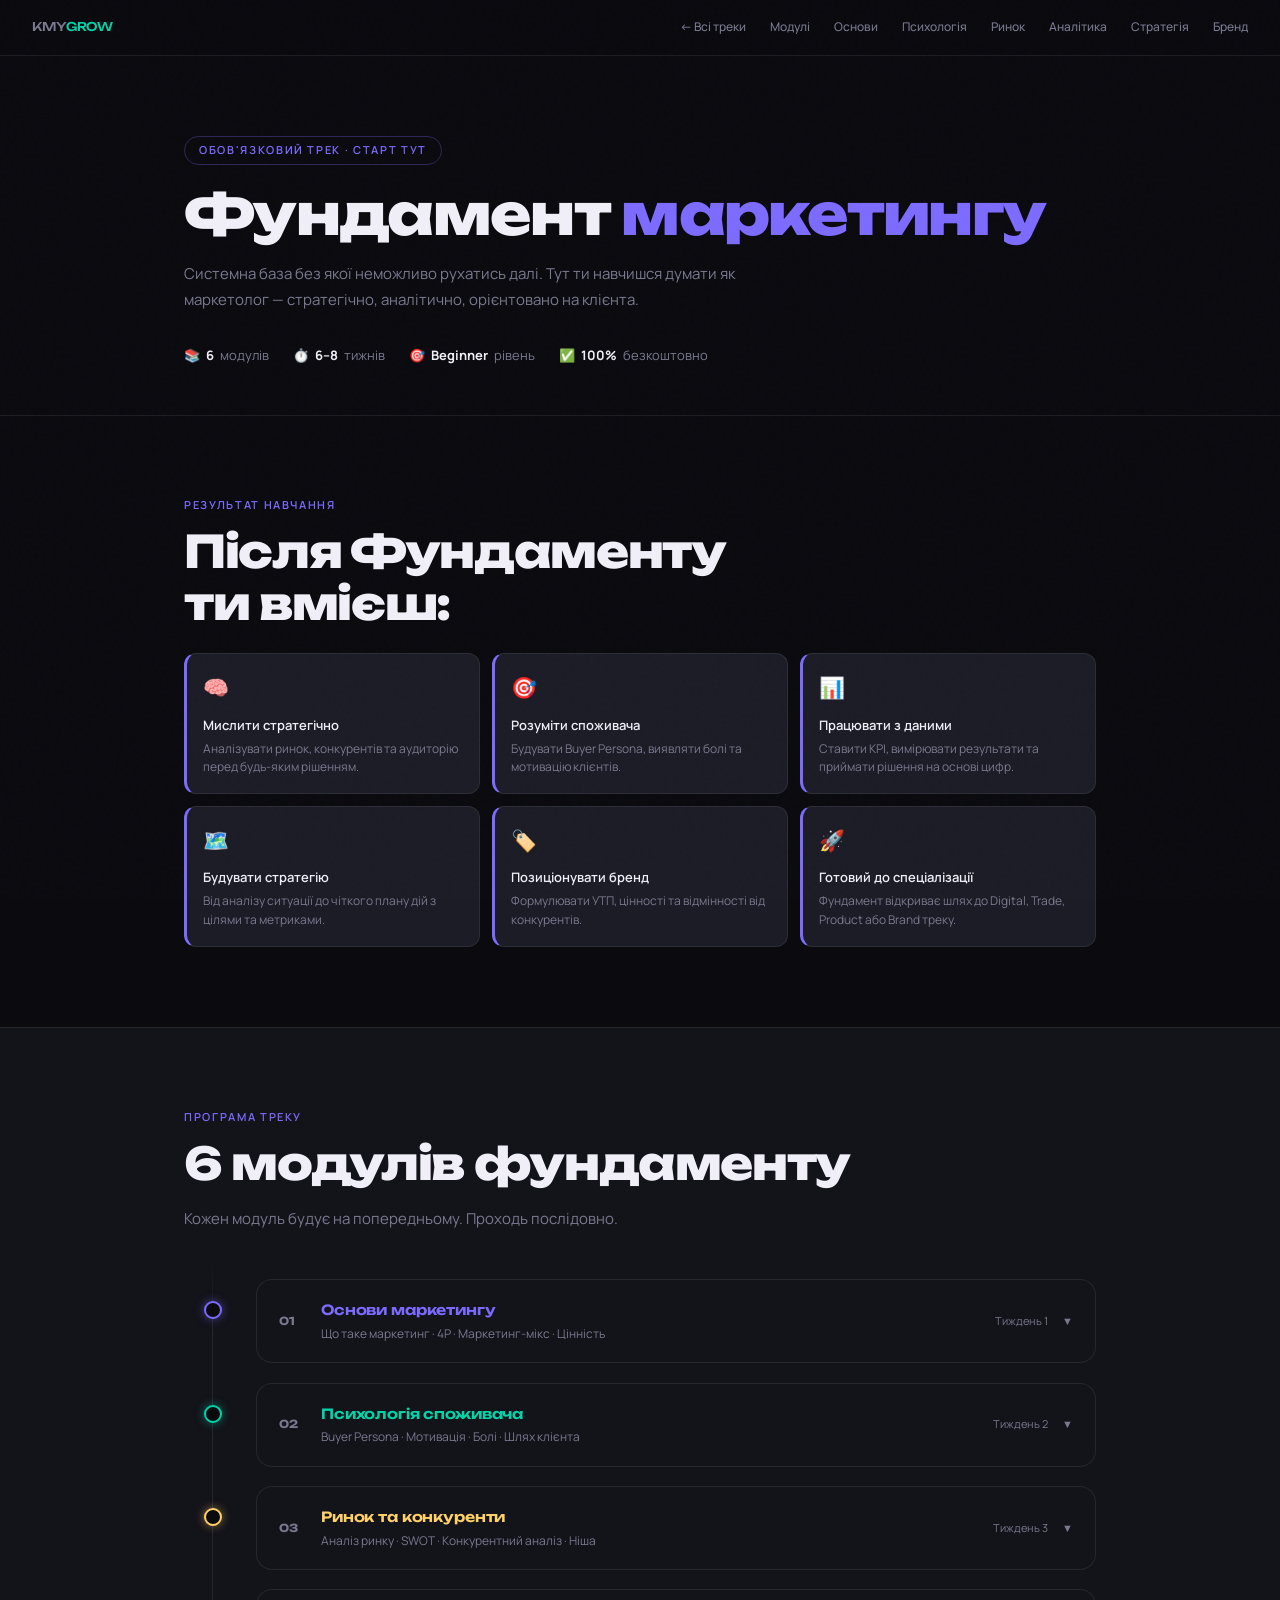
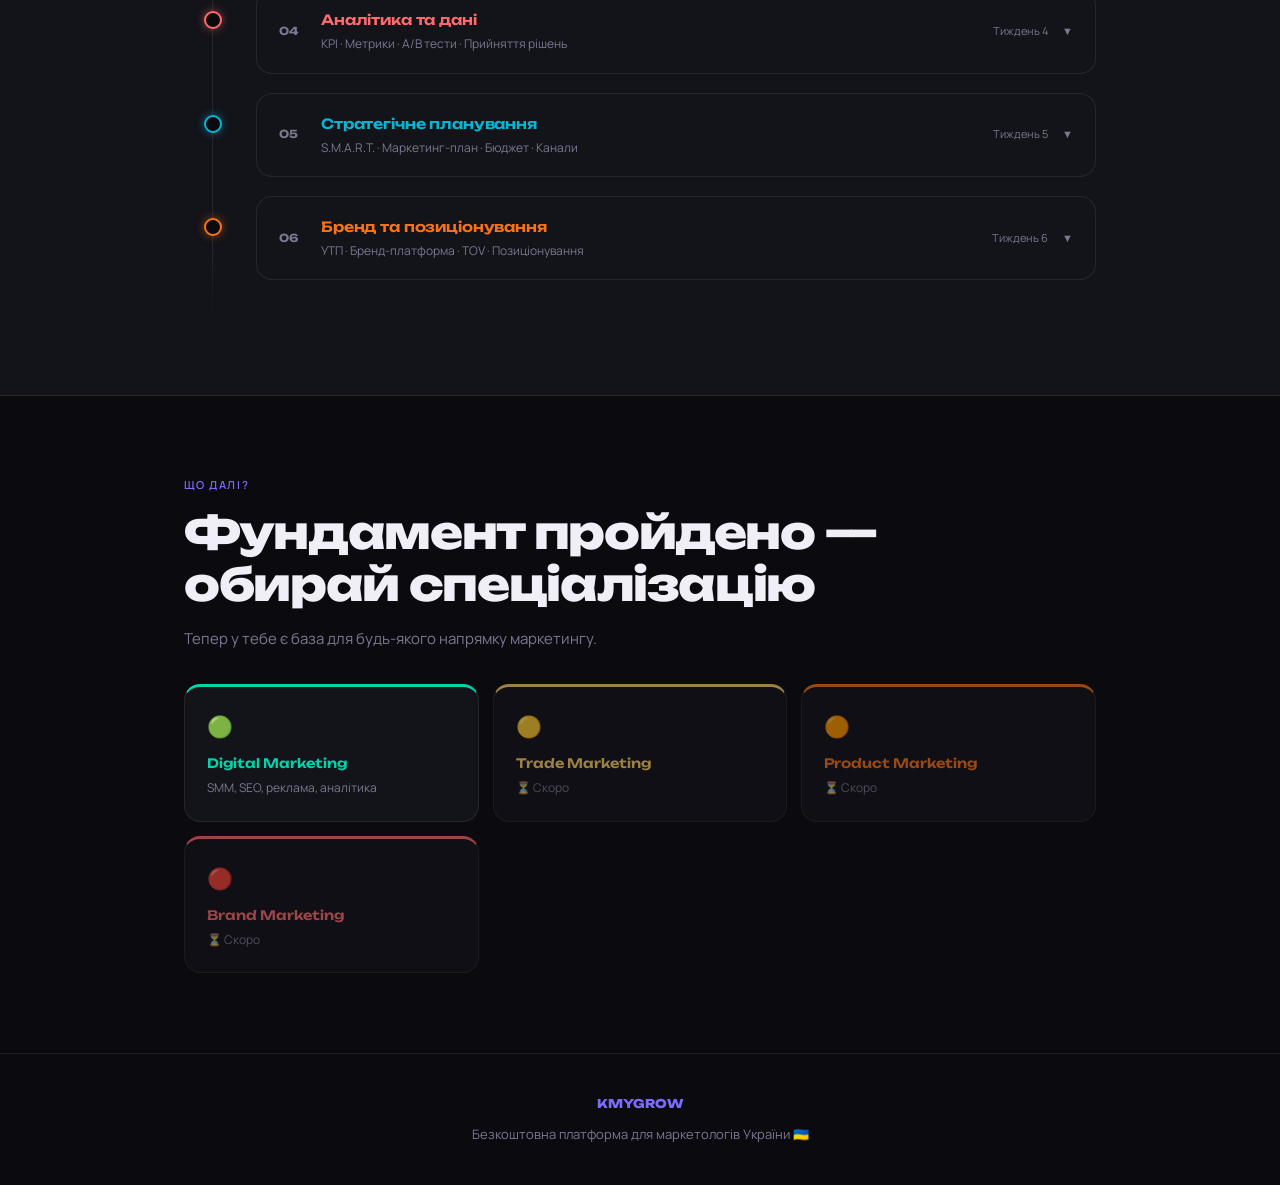
==== pages/foundation.html @ dc5f5fcf "Add files via upload" ====
<!DOCTYPE html>
<html lang="uk">
<head>
<meta charset="UTF-8">
<meta name="viewport" content="width=device-width, initial-scale=1.0">
<title>Фундамент маркетингу | KMY GROW</title>
<link rel="stylesheet" href="../css/main.css">
<link rel="stylesheet" href="../css/foundation.css">
</head>
<body>

<nav class="nav">
  <a href="../index.html" class="nav-logo">KMY<span>GROW</span></a>
  <a href="../index.html#tracks">← Всі треки</a>
  <a href="#modules">Модулі</a>
  <a href="#m1">Основи</a>
  <a href="#m2">Психологія</a>
  <a href="#m3">Ринок</a>
  <a href="#m4">Аналітика</a>
  <a href="#m5">Стратегія</a>
  <a href="#m6">Бренд</a>
</nav>

<!-- PAGE HERO -->
<div class="page-hero">
<div class="container">
  <div class="page-hero-tag">Обов'язковий трек · Старт тут</div>
  <h1>Фундамент <em>маркетингу</em></h1>
  <p class="desc" style="max-width:560px">Системна база без якої неможливо рухатись далі. Тут ти навчишся думати як маркетолог — стратегічно, аналітично, орієнтовано на клієнта.</p>
  <div class="page-hero-meta">
    <div class="meta-item">📚 <strong>6</strong> модулів</div>
    <div class="meta-item">⏱️ <strong>6–8</strong> тижнів</div>
    <div class="meta-item">🎯 <strong>Beginner</strong> рівень</div>
    <div class="meta-item">✅ <strong>100%</strong> безкоштовно</div>
  </div>
</div>
</div>

<!-- ЩО ТИ ОТРИМАЄШ -->
<section>
<div class="container">
  <span class="label">Результат навчання</span>
  <h2 class="title">Після Фундаменту<br>ти вмієш:</h2>
  <div class="outcomes-grid">
    <div class="outcome-card">
      <div class="outcome-icon">🧠</div>
      <div class="outcome-title">Мислити стратегічно</div>
      <div class="outcome-desc">Аналізувати ринок, конкурентів та аудиторію перед будь-яким рішенням.</div>
    </div>
    <div class="outcome-card">
      <div class="outcome-icon">🎯</div>
      <div class="outcome-title">Розуміти споживача</div>
      <div class="outcome-desc">Будувати Buyer Persona, виявляти болі та мотивацію клієнтів.</div>
    </div>
    <div class="outcome-card">
      <div class="outcome-icon">📊</div>
      <div class="outcome-title">Працювати з даними</div>
      <div class="outcome-desc">Ставити KPI, вимірювати результати та приймати рішення на основі цифр.</div>
    </div>
    <div class="outcome-card">
      <div class="outcome-icon">🗺️</div>
      <div class="outcome-title">Будувати стратегію</div>
      <div class="outcome-desc">Від аналізу ситуації до чіткого плану дій з цілями та метриками.</div>
    </div>
    <div class="outcome-card">
      <div class="outcome-icon">🏷️</div>
      <div class="outcome-title">Позиціонувати бренд</div>
      <div class="outcome-desc">Формулювати УТП, цінності та відмінності від конкурентів.</div>
    </div>
    <div class="outcome-card">
      <div class="outcome-icon">🚀</div>
      <div class="outcome-title">Готовий до спеціалізації</div>
      <div class="outcome-desc">Фундамент відкриває шлях до Digital, Trade, Product або Brand треку.</div>
    </div>
  </div>
</div>
</section>

<!-- МОДУЛІ -->
<div class="section-dark" id="modules">
<div class="container">
  <span class="label">Програма треку</span>
  <h2 class="title">6 модулів фундаменту</h2>
  <p class="desc">Кожен модуль будує на попередньому. Проходь послідовно.</p>

  <div class="roadmap">

    <!-- МОДУЛЬ 1 -->
    <div class="roadmap-item module-item anim" id="m1">
      <div class="roadmap-dot" style="color:var(--accent);box-shadow:0 0 10px rgba(124,107,255,0.5)"></div>
      <div class="accordion">
        <div class="accordion-header">
          <span class="module-num-badge">01</span>
          <div style="flex:1">
            <div class="module-title-text" style="color:var(--accent)">Основи маркетингу</div>
            <div class="module-subtitle">Що таке маркетинг · 4P · Маркетинг-мікс · Цінність</div>
          </div>
          <span class="module-weeks">Тиждень 1</span>
          <span class="accordion-chevron">▼</span>
        </div>
        <div class="accordion-body">
          <div class="module-body-inner">
            <p>Маркетинг — це не реклама. Це процес створення та донесення цінності до клієнта. Починаємо з базових концепцій які лежать в основі будь-якої маркетингової дії.</p>
            <div class="topics">
              <span class="tag">Що таке маркетинг</span>
              <span class="tag">Цінність та обмін</span>
              <span class="tag">4P: Product, Price, Place, Promotion</span>
              <span class="tag">Маркетинг-мікс</span>
              <span class="tag">B2B vs B2C</span>
              <span class="tag">Воронка продажів</span>
            </div>
            <div class="schema" style="border-color:var(--accent)">
              <div class="schema-title" style="color:var(--accent)">Концепція 4P</div>
              <div class="formula-block">
                <span class="formula">Product — що ти пропонуєш ринку</span>
                <span class="formula">Price — скільки коштує і чому</span>
                <span class="formula">Place — де та як доступний продукт</span>
                <span class="formula">Promotion — як про нього дізнаються</span>
              </div>
            </div>
            <div class="tip"><div class="tip-icon">💡</div><div class="tip-text">Маркетинг починається до створення продукту, не після. Спочатку розумієш ринок — потім робиш продукт під нього.</div></div>
          </div>
        </div>
      </div>
    </div>

    <!-- МОДУЛЬ 2 -->
    <div class="roadmap-item module-item anim" id="m2">
      <div class="roadmap-dot" style="color:var(--green);box-shadow:0 0 10px rgba(0,212,170,0.5)"></div>
      <div class="accordion">
        <div class="accordion-header">
          <span class="module-num-badge">02</span>
          <div style="flex:1">
            <div class="module-title-text" style="color:var(--green)">Психологія споживача</div>
            <div class="module-subtitle">Buyer Persona · Мотивація · Болі · Шлях клієнта</div>
          </div>
          <span class="module-weeks">Тиждень 2</span>
          <span class="accordion-chevron">▼</span>
        </div>
        <div class="accordion-body">
          <div class="module-body-inner">
            <p>Найважливіший модуль фундаменту. Всі маркетингові рішення повинні базуватись на глибокому розумінні клієнта — його думок, емоцій та поведінки.</p>
            <div class="topics">
              <span class="tag">Buyer Persona</span>
              <span class="tag">Jobs to be Done</span>
              <span class="tag">Болі та бажання</span>
              <span class="tag">Шлях клієнта (CJM)</span>
              <span class="tag">Тригери прийняття рішень</span>
              <span class="tag">Соціальний доказ</span>
            </div>
            <div class="schema" style="border-color:var(--green)">
              <div class="schema-title" style="color:var(--green)">Структура Buyer Persona</div>
              <div class="grid-mini">
                <div class="card-inner"><div style="font-size:11px;font-weight:600;color:var(--green);margin-bottom:4px">Демографія</div><div style="font-size:11px;color:var(--muted)">Вік, стать, місто, дохід, освіта</div></div>
                <div class="card-inner"><div style="font-size:11px;font-weight:600;color:var(--green);margin-bottom:4px">Болі</div><div style="font-size:11px;color:var(--muted)">Що не дає спати вночі?</div></div>
                <div class="card-inner"><div style="font-size:11px;font-weight:600;color:var(--green);margin-bottom:4px">Бажання</div><div style="font-size:11px;color:var(--muted)">Чого хоче досягти?</div></div>
                <div class="card-inner"><div style="font-size:11px;font-weight:600;color:var(--green);margin-bottom:4px">Поведінка</div><div style="font-size:11px;color:var(--muted)">Де шукає інфо? Як купує?</div></div>
              </div>
            </div>
            <div class="tip"><div class="tip-icon">💡</div><div class="tip-text"><strong>Jobs to be Done:</strong> люди не купують дриль — вони купують дірку в стіні. Фокусуйся на результаті, а не продукті.</div></div>
          </div>
        </div>
      </div>
    </div>

    <!-- МОДУЛЬ 3 -->
    <div class="roadmap-item module-item anim" id="m3">
      <div class="roadmap-dot" style="color:var(--yellow);box-shadow:0 0 10px rgba(255,209,102,0.5)"></div>
      <div class="accordion">
        <div class="accordion-header">
          <span class="module-num-badge">03</span>
          <div style="flex:1">
            <div class="module-title-text" style="color:var(--yellow)">Ринок та конкуренти</div>
            <div class="module-subtitle">Аналіз ринку · SWOT · Конкурентний аналіз · Ніша</div>
          </div>
          <span class="module-weeks">Тиждень 3</span>
          <span class="accordion-chevron">▼</span>
        </div>
        <div class="accordion-body">
          <div class="module-body-inner">
            <p>Перед тим як робити маркетинг — треба розуміти поле де ти граєш. Хто конкуренти, яка ситуація на ринку, де є можливості.</p>
            <div class="topics">
              <span class="tag">Аналіз ринку</span>
              <span class="tag">SWOT аналіз</span>
              <span class="tag">Конкурентний аналіз</span>
              <span class="tag">Пошук ніші</span>
              <span class="tag">TAM / SAM / SOM</span>
              <span class="tag">Benchmarking</span>
            </div>
            <div class="schema" style="border-color:var(--yellow)">
              <div class="schema-title" style="color:var(--yellow)">SWOT аналіз</div>
              <div class="grid-2" style="gap:8px;margin-top:6px">
                <div class="card-inner" style="border-color:rgba(0,212,170,0.3)"><div style="font-size:11px;font-weight:600;color:var(--green);margin-bottom:4px">S — Strengths</div><div style="font-size:11px;color:var(--muted)">Що ти робиш краще за інших?</div></div>
                <div class="card-inner" style="border-color:rgba(255,107,107,0.3)"><div style="font-size:11px;font-weight:600;color:var(--red);margin-bottom:4px">W — Weaknesses</div><div style="font-size:11px;color:var(--muted)">Де ти програєш конкурентам?</div></div>
                <div class="card-inner" style="border-color:rgba(255,209,102,0.3)"><div style="font-size:11px;font-weight:600;color:var(--yellow);margin-bottom:4px">O — Opportunities</div><div style="font-size:11px;color:var(--muted)">Які можливості є на ринку?</div></div>
                <div class="card-inner" style="border-color:rgba(249,115,22,0.3)"><div style="font-size:11px;font-weight:600;color:var(--orange);margin-bottom:4px">T — Threats</div><div style="font-size:11px;color:var(--muted)">Що може зашкодити бізнесу?</div></div>
              </div>
            </div>
          </div>
        </div>
      </div>
    </div>

    <!-- МОДУЛЬ 4 -->
    <div class="roadmap-item module-item anim" id="m4">
      <div class="roadmap-dot" style="color:var(--red);box-shadow:0 0 10px rgba(255,107,107,0.5)"></div>
      <div class="accordion">
        <div class="accordion-header">
          <span class="module-num-badge">04</span>
          <div style="flex:1">
            <div class="module-title-text" style="color:var(--red)">Аналітика та дані</div>
            <div class="module-subtitle">KPI · Метрики · A/B тести · Прийняття рішень</div>
          </div>
          <span class="module-weeks">Тиждень 4</span>
          <span class="accordion-chevron">▼</span>
        </div>
        <div class="accordion-body">
          <div class="module-body-inner">
            <p>Маркетолог без аналітики — як водій без приладів. Навчишся ставити правильні питання до даних і приймати рішення на їх основі.</p>
            <div class="topics">
              <span class="tag">KPI та метрики</span>
              <span class="tag">Воронка конверсії</span>
              <span class="tag">A/B тестування</span>
              <span class="tag">ROI та ROAS</span>
              <span class="tag">Google Analytics основи</span>
              <span class="tag">Data-driven рішення</span>
            </div>
            <div class="schema" style="border-color:var(--red)">
              <div class="schema-title" style="color:var(--red)">Ключові формули аналітика</div>
              <div class="formula-block">
                <span class="formula">CTR = Кліки ÷ Покази × 100%</span>
                <span class="formula">CR (конверсія) = Цільові дії ÷ Відвідувачі × 100%</span>
                <span class="formula">CAC = Витрати на маркетинг ÷ Нові клієнти</span>
                <span class="formula">LTV = Середній чек × Частота покупок × Термін</span>
                <span class="formula">ROI = (Дохід − Витрати) ÷ Витрати × 100%</span>
              </div>
            </div>
            <div class="tip"><div class="tip-icon">💡</div><div class="tip-text"><strong>Золоте правило:</strong> якщо LTV &gt; CAC — бізнес масштабується. Якщо CAC &gt; LTV — треба щось міняти.</div></div>
          </div>
        </div>
      </div>
    </div>

    <!-- МОДУЛЬ 5 -->
    <div class="roadmap-item module-item anim" id="m5">
      <div class="roadmap-dot" style="color:var(--blue);box-shadow:0 0 10px rgba(6,182,212,0.5)"></div>
      <div class="accordion">
        <div class="accordion-header">
          <span class="module-num-badge">05</span>
          <div style="flex:1">
            <div class="module-title-text" style="color:var(--blue)">Стратегічне планування</div>
            <div class="module-subtitle">S.M.A.R.T. · Маркетинг-план · Бюджет · Канали</div>
          </div>
          <span class="module-weeks">Тиждень 5</span>
          <span class="accordion-chevron">▼</span>
        </div>
        <div class="accordion-body">
          <div class="module-body-inner">
            <p>Як перетворити ціль "хочу більше продажів" на чіткий план з кроками, бюджетом і дедлайнами. Стратегія — це вибір що робити І що не робити.</p>
            <div class="topics">
              <span class="tag">S.M.A.R.T. цілі</span>
              <span class="tag">Маркетинг-план</span>
              <span class="tag">Вибір каналів</span>
              <span class="tag">Розподіл бюджету</span>
              <span class="tag">OKR фреймворк</span>
              <span class="tag">Контент-план</span>
            </div>
            <div class="schema" style="border-color:var(--blue)">
              <div class="schema-title" style="color:var(--blue)">Структура маркетинг-плану</div>
              <div class="formula-block">
                <span class="formula">1. Аналіз ситуації (де ми зараз?)</span>
                <span class="formula">2. Цілі (де хочемо бути?)</span>
                <span class="formula">3. Стратегія (як туди дістатись?)</span>
                <span class="formula">4. Тактика (конкретні дії та канали)</span>
                <span class="formula">5. Бюджет (скільки це коштує?)</span>
                <span class="formula">6. KPI (як вимірюємо успіх?)</span>
              </div>
            </div>
          </div>
        </div>
      </div>
    </div>

    <!-- МОДУЛЬ 6 -->
    <div class="roadmap-item module-item anim" id="m6">
      <div class="roadmap-dot" style="color:var(--orange);box-shadow:0 0 10px rgba(249,115,22,0.5)"></div>
      <div class="accordion">
        <div class="accordion-header">
          <span class="module-num-badge">06</span>
          <div style="flex:1">
            <div class="module-title-text" style="color:var(--orange)">Бренд та позиціонування</div>
            <div class="module-subtitle">УТП · Бренд-платформа · TOV · Позиціонування</div>
          </div>
          <span class="module-weeks">Тиждень 6</span>
          <span class="accordion-chevron">▼</span>
        </div>
        <div class="accordion-body">
          <div class="module-body-inner">
            <p>Бренд — це не логотип. Це обіцянка яку ти даєш клієнту і те що він думає про тебе коли тебе немає поруч. Навчишся будувати чітке позиціонування.</p>
            <div class="topics">
              <span class="tag">Що таке бренд</span>
              <span class="tag">УТП (Унікальна торгова пропозиція)</span>
              <span class="tag">Бренд-платформа</span>
              <span class="tag">Позиціонування</span>
              <span class="tag">TOV (Tone of Voice)</span>
              <span class="tag">Місія та цінності</span>
            </div>
            <div class="schema" style="border-color:var(--orange)">
              <div class="schema-title" style="color:var(--orange)">Формула УТП</div>
              <div class="formula-block">
                <span class="formula">УТП = [Продукт] + [для кого] + [яку проблему вирішує] + [чим відрізняється]</span>
              </div>
              <div class="tip" style="margin-top:10px"><div class="tip-icon">📝</div><div class="tip-text"><strong>Приклад:</strong> "Онлайн-курс маркетингу для власників малого бізнесу, які хочуть самостійно просувати бренд без агентств і зайвих витрат."</div></div>
            </div>
            <div class="schema" style="border-color:var(--orange)">
              <div class="schema-title" style="color:var(--orange)">Бренд-платформа</div>
              <div class="grid-mini">
                <div class="card-inner"><div style="font-size:11px;font-weight:600;color:var(--orange);margin-bottom:4px">Місія</div><div style="font-size:11px;color:var(--muted)">Навіщо ми існуємо?</div></div>
                <div class="card-inner"><div style="font-size:11px;font-weight:600;color:var(--orange);margin-bottom:4px">Цінності</div><div style="font-size:11px;color:var(--muted)">У що ми віримо?</div></div>
                <div class="card-inner"><div style="font-size:11px;font-weight:600;color:var(--orange);margin-bottom:4px">Характер</div><div style="font-size:11px;color:var(--muted)">Яка наша особистість?</div></div>
                <div class="card-inner"><div style="font-size:11px;font-weight:600;color:var(--orange);margin-bottom:4px">Обіцянка</div><div style="font-size:11px;color:var(--muted)">Що ми гарантуємо клієнту?</div></div>
              </div>
            </div>
            <div class="tip"><div class="tip-icon">🎉</div><div class="tip-text"><strong>Вітаємо!</strong> Після цього модуля Фундамент пройдено. Обирай трек: <a href="smm-course.html" style="color:var(--green)">Digital Marketing →</a></div></div>
          </div>
        </div>
      </div>
    </div>

  </div><!-- /roadmap -->
</div>
</div>

<!-- НАСТУПНИЙ КРОК -->
<section>
<div class="container">
  <span class="label">Що далі?</span>
  <h2 class="title">Фундамент пройдено —<br>обирай спеціалізацію</h2>
  <p class="desc">Тепер у тебе є база для будь-якого напрямку маркетингу.</p>
  <div class="grid-auto" style="margin-top:2rem">
    <a href="smm-course.html" class="card" style="padding:22px;text-decoration:none;color:var(--text);border-top:3px solid var(--green)">
      <div style="font-size:1.3rem;margin-bottom:8px">🟢</div>
      <div style="font-family:var(--font-display);font-size:13px;font-weight:600;margin-bottom:4px;color:var(--green)">Digital Marketing</div>
      <div style="font-size:12px;color:var(--muted)">SMM, SEO, реклама, аналітика</div>
    </a>
    <div class="card" style="padding:22px;border-top:3px solid var(--yellow);opacity:0.6">
      <div style="font-size:1.3rem;margin-bottom:8px">🟡</div>
      <div style="font-family:var(--font-display);font-size:13px;font-weight:600;margin-bottom:4px;color:var(--yellow)">Trade Marketing</div>
      <div style="font-size:12px;color:var(--muted)">⏳ Скоро</div>
    </div>
    <div class="card" style="padding:22px;border-top:3px solid var(--orange);opacity:0.6">
      <div style="font-size:1.3rem;margin-bottom:8px">🟠</div>
      <div style="font-family:var(--font-display);font-size:13px;font-weight:600;margin-bottom:4px;color:var(--orange)">Product Marketing</div>
      <div style="font-size:12px;color:var(--muted)">⏳ Скоро</div>
    </div>
    <div class="card" style="padding:22px;border-top:3px solid var(--red);opacity:0.6">
      <div style="font-size:1.3rem;margin-bottom:8px">🔴</div>
      <div style="font-family:var(--font-display);font-size:13px;font-weight:600;margin-bottom:4px;color:var(--red)">Brand Marketing</div>
      <div style="font-size:12px;color:var(--muted)">⏳ Скоро</div>
    </div>
  </div>
</div>
</section>

<footer>
  <a href="../index.html" class="footer-logo">KMYGROW</a>
  <p>Безкоштовна платформа для маркетологів України 🇺🇦</p>
</footer>

<script src="../js/main.js"></script>
<script src="../js/foundation.js"></script>
</body>
</html>
---- css/main.css ----
/* ================================================
   KMY GROW — ГОЛОВНІ СТИЛІ
   Використовуються на ВСІХ сторінках
   ================================================ */

/* ІМПОРТ ШРИФТІВ */
@import url('https://fonts.googleapis.com/css2?family=Unbounded:wght@400;600;800&family=Manrope:wght@400;500;600;700&display=swap');

/* ================================================
   CSS ЗМІННІ
   ================================================ */
:root {
  /* Фони */
  --bg:       #0a0a0f;
  --surface:  #13131a;
  --surface2: #1c1c26;
  --border:   rgba(255,255,255,0.08);

  /* Текст */
  --text:     #f0eff8;
  --muted:    #7a798f;

  /* Акцентні кольори */
  --accent:   #7c6bff;
  --green:    #00d4aa;
  --red:      #ff6b6b;
  --yellow:   #ffd166;
  --blue:     #06b6d4;
  --orange:   #f97316;
  --lime:     #a3e635;

  /* Кольори треків */
  --track-foundation: #7c6bff;
  --track-digital:    #00d4aa;
  --track-trade:      #ffd166;
  --track-product:    #f97316;
  --track-brand:      #ff6b6b;

  /* Кольори модулів SMM */
  --m1: #7c6bff;
  --m2: #00d4aa;
  --m3: #ffd166;
  --m4: #ff6b6b;
  --m5: #06b6d4;
  --m6: #f97316;
  --m7: #a3e635;

  /* Шрифти */
  --font-display: 'Unbounded', sans-serif;
  --font-body:    'Manrope', sans-serif;

  /* Радіуси */
  --r-sm:   8px;
  --r-md:   12px;
  --r-lg:   16px;
  --r-xl:   20px;
  --r-pill: 100px;

  /* Відступи */
  --section-padding: 5rem 0;
  --container-max:   960px;
  --container-pad:   1.5rem;

  /* Навігація */
  --nav-height: 56px;
}

/* ================================================
   RESET
   ================================================ */
*, *::before, *::after {
  box-sizing: border-box;
  margin: 0;
  padding: 0;
}

html {
  scroll-behavior: smooth;
  -webkit-text-size-adjust: 100%;
}

body {
  background:   var(--bg);
  color:        var(--text);
  font-family:  var(--font-body);
  font-size:    15px;
  line-height:  1.7;
  overflow-x:   hidden;
  min-height:   100vh;
}

img, video { max-width: 100%; display: block; }
a { color: inherit; }
button { font-family: var(--font-body); }

/* NOISE OVERLAY */
body::before {
  content: '';
  position: fixed;
  inset: 0;
  background-image: url("data:image/svg+xml,%3Csvg viewBox='0 0 256 256' xmlns='http://www.w3.org/2000/svg'%3E%3Cfilter id='noise'%3E%3CfeTurbulence type='fractalNoise' baseFrequency='0.9' numOctaves='4' stitchTiles='stitch'/%3E%3C/filter%3E%3Crect width='100%25' height='100%25' filter='url(%23noise)' opacity='0.04'/%3E%3C/svg%3E");
  pointer-events: none;
  z-index: 9999;
  opacity: 0.4;
}

/* ================================================
   НАВІГАЦІЯ
   ================================================ */
.nav {
  position: sticky;
  top: 0;
  z-index: 200;
  background: rgba(10,10,15,0.88);
  backdrop-filter: blur(20px);
  -webkit-backdrop-filter: blur(20px);
  border-bottom: 1px solid var(--border);
  height: var(--nav-height);
  padding: 0 2rem;
  display: flex;
  align-items: center;
  gap: 1.5rem;
  overflow-x: auto;
  scrollbar-width: none;
}
.nav::-webkit-scrollbar { display: none; }

.nav-logo {
  font-family: var(--font-display);
  font-size: 13px;
  font-weight: 800;
  color: var(--accent);
  text-decoration: none;
  white-space: nowrap;
  margin-right: auto;
  letter-spacing: -0.01em;
}
.nav-logo span { color: var(--green); }

.nav a {
  font-size: 12px;
  font-weight: 500;
  color: var(--muted);
  text-decoration: none;
  white-space: nowrap;
  transition: color 0.2s;
}
.nav a:hover  { color: var(--text); }
.nav a.active { color: var(--text); font-weight: 600; }

.nav-highlight { color: var(--green) !important; font-weight: 600 !important; }
.nav-cta {
  font-size: 12px !important;
  font-weight: 600 !important;
  padding: 6px 16px;
  border-radius: var(--r-pill);
  background: var(--accent);
  color: #fff !important;
  transition: opacity 0.2s !important;
}
.nav-cta:hover { opacity: 0.85; }

/* ================================================
   КОНТЕЙНЕР
   ================================================ */
.container {
  max-width: var(--container-max);
  margin: 0 auto;
  padding: 0 var(--container-pad);
}

section { padding: var(--section-padding); }

.section-dark {
  background: var(--surface);
  border-top: 1px solid var(--border);
  border-bottom: 1px solid var(--border);
  padding: var(--section-padding);
}

/* ================================================
   ТИПОГРАФІКА
   ================================================ */
.label {
  font-size: 11px;
  font-weight: 600;
  letter-spacing: 0.15em;
  text-transform: uppercase;
  color: var(--accent);
  margin-bottom: 0.75rem;
  display: block;
}

.title {
  font-family: var(--font-display);
  font-size: clamp(1.8rem, 4vw, 2.8rem);
  font-weight: 800;
  letter-spacing: -0.03em;
  line-height: 1.15;
  margin-bottom: 1rem;
}

.desc {
  font-size: 15px;
  color: var(--muted);
  line-height: 1.7;
  margin-bottom: 2rem;
}

/* ================================================
   КНОПКИ
   ================================================ */
.btn {
  display: inline-flex;
  align-items: center;
  gap: 8px;
  font-family: var(--font-body);
  font-size: 13px;
  font-weight: 600;
  padding: 10px 22px;
  border-radius: var(--r-pill);
  border: none;
  cursor: pointer;
  text-decoration: none;
  transition: all 0.2s;
  white-space: nowrap;
  line-height: 1;
}

.btn-primary {
  background: var(--accent);
  color: #fff;
}
.btn-primary:hover { opacity: 0.85; transform: translateY(-1px); color: #fff; }

.btn-secondary {
  background: var(--surface2);
  color: var(--muted);
  border: 1px solid var(--border);
}
.btn-secondary:hover { color: var(--text); border-color: rgba(255,255,255,0.2); }

.btn-ghost {
  background: transparent;
  color: var(--muted);
  border: 1px solid var(--border);
  font-size: 12px;
  padding: 6px 16px;
}
.btn-ghost:hover { color: var(--text); border-color: rgba(255,255,255,0.2); }

.btn-green  { background: var(--green);  color: #000; }
.btn-green:hover { opacity: 0.85; color: #000; }

/* ================================================
   КАРТКИ
   ================================================ */
.card {
  background: var(--surface);
  border: 1px solid var(--border);
  border-radius: var(--r-lg);
  transition: border-color 0.2s, transform 0.2s;
}
.card:hover {
  border-color: rgba(255,255,255,0.15);
  transform: translateY(-2px);
}

.card-inner {
  background: var(--surface2);
  border: 1px solid var(--border);
  border-radius: var(--r-md);
  padding: 14px 16px;
}

/* ================================================
   БЕЙДЖІ / ТЕГИ
   ================================================ */
.badge {
  display: inline-block;
  font-size: 10px;
  font-weight: 700;
  letter-spacing: 0.08em;
  text-transform: uppercase;
  padding: 3px 10px;
  border-radius: var(--r-pill);
}

.tag {
  display: inline-block;
  font-size: 12px;
  padding: 4px 12px;
  border-radius: var(--r-pill);
  border: 1px solid var(--border);
  color: var(--muted);
  background: var(--surface2);
  transition: all 0.2s;
  cursor: default;
}
.tag:hover { color: var(--text); border-color: rgba(255,255,255,0.2); }

/* ================================================
   ROADMAP / TIMELINE
   ================================================ */
.roadmap {
  position: relative;
  padding: 1rem 0;
}
.roadmap::before {
  content: '';
  position: absolute;
  left: 28px;
  top: 0; bottom: 0;
  width: 1px;
  background: linear-gradient(
    to bottom,
    transparent,
    var(--border) 10%,
    var(--border) 90%,
    transparent
  );
}
.roadmap-item {
  position: relative;
  padding-left: 72px;
  margin-bottom: 1.5rem;
}
.roadmap-dot {
  position: absolute;
  left: 20px;
  top: 22px;
  width: 18px; height: 18px;
  border-radius: 50%;
  border: 2px solid currentColor;
  background: var(--bg);
  z-index: 1;
}

/* ================================================
   АКОРДЕОН
   ================================================ */
.accordion {
  background: var(--surface);
  border: 1px solid var(--border);
  border-radius: var(--r-lg);
  overflow: hidden;
  transition: border-color 0.2s, transform 0.2s;
}
.accordion:hover { border-color: rgba(255,255,255,0.13); }

.accordion-header {
  padding: 18px 22px;
  display: flex;
  align-items: center;
  gap: 14px;
  cursor: pointer;
  user-select: none;
  transition: background 0.2s;
}
.accordion-header:hover { background: rgba(255,255,255,0.02); }

.accordion-chevron {
  font-size: 11px;
  color: var(--muted);
  transition: transform 0.3s;
  margin-left: auto;
  flex-shrink: 0;
}
.accordion-chevron.open { transform: rotate(180deg); }

.accordion-body {
  display: none;
  padding: 0 22px 22px;
  border-top: 1px solid var(--border);
}
.accordion-body.open { display: block; }

/* ================================================
   GRID СІТКИ
   ================================================ */
.grid-2 { display: grid; grid-template-columns: 1fr 1fr; gap: 14px; }
.grid-3 { display: grid; grid-template-columns: repeat(3,1fr); gap: 14px; }
.grid-auto { display: grid; grid-template-columns: repeat(auto-fill, minmax(220px,1fr)); gap: 14px; }
.grid-mini { display: grid; grid-template-columns: repeat(auto-fill, minmax(160px,1fr)); gap: 10px; }

/* ================================================
   СХЕМА-БОКСІ (формули, теорія)
   ================================================ */
.schema {
  background: var(--surface2);
  border-radius: var(--r-md);
  padding: 16px 20px;
  margin-bottom: 14px;
  border-left: 3px solid var(--accent);
}
.schema-title {
  font-size: 10px;
  font-weight: 700;
  letter-spacing: 0.15em;
  text-transform: uppercase;
  margin-bottom: 10px;
}
.formula {
  font-family: 'Courier New', monospace;
  font-size: 13px;
  background: rgba(0,0,0,0.3);
  color: var(--green);
  padding: 6px 12px;
  border-radius: 6px;
  margin: 4px 0;
  display: inline-block;
}

/* ================================================
   ПІДКАЗКИ
   ================================================ */
.tip {
  display: flex;
  gap: 12px;
  align-items: flex-start;
  padding: 11px 14px;
  background: rgba(0,0,0,0.2);
  border-radius: var(--r-sm);
  border: 1px solid var(--border);
  margin-bottom: 8px;
}
.tip-icon { font-size: 14px; flex-shrink: 0; margin-top: 2px; }
.tip-text { font-size: 13px; color: var(--muted); line-height: 1.6; }
.tip-text strong { color: var(--text); font-weight: 600; }

/* ================================================
   ПРОГРЕС БАР
   ================================================ */
.progress {
  height: 3px;
  background: var(--border);
  border-radius: 2px;
  overflow: hidden;
}
.progress-fill {
  height: 100%;
  border-radius: 2px;
  transition: width 0.5s ease;
}

/* ================================================
   DIVIDER
   ================================================ */
.divider { height: 1px; background: var(--border); margin: 1.5rem 0; }

/* ================================================
   FOOTER
   ================================================ */
footer {
  border-top: 1px solid var(--border);
  padding: 2.5rem;
  text-align: center;
  color: var(--muted);
  font-size: 13px;
}
.footer-logo {
  font-family: var(--font-display);
  font-size: 12px;
  font-weight: 800;
  color: var(--accent);
  display: block;
  margin-bottom: 8px;
  text-decoration: none;
}

/* ================================================
   АНІМАЦІЇ
   ================================================ */
@keyframes fadeUp {
  from { opacity: 0; transform: translateY(24px); }
  to   { opacity: 1; transform: translateY(0); }
}
@keyframes pulse {
  0%,100% { opacity: 1; transform: scale(1); }
  50%      { opacity: 0.6; transform: scale(1.1); }
}
@keyframes bounce {
  0%,100% { transform: translateX(-50%) translateY(0); }
  50%      { transform: translateX(-50%) translateY(-8px); }
}

.fade-up   { animation: fadeUp 0.6s ease both; }
.fade-up-1 { animation: fadeUp 0.6s ease 0.1s both; }
.fade-up-2 { animation: fadeUp 0.6s ease 0.2s both; }
.fade-up-3 { animation: fadeUp 0.6s ease 0.3s both; }
.fade-up-4 { animation: fadeUp 0.6s ease 0.4s both; }

/* Scroll анімація */
.anim {
  opacity: 0;
  transform: translateY(20px);
  transition: opacity 0.5s ease, transform 0.5s ease;
}
.anim.visible { opacity: 1; transform: translateY(0); }

/* Glow елементи */
.glow {
  position: absolute;
  border-radius: 50%;
  pointer-events: none;
}

/* ================================================
   АДАПТИВНІСТЬ
   ================================================ */
@media (max-width: 768px) {
  :root { --section-padding: 3rem 0; }
  .grid-2, .grid-3 { grid-template-columns: 1fr; }
  .grid-mini { grid-template-columns: 1fr 1fr; }
  .nav { padding: 0 1rem; gap: 1rem; }
  .nav a:not(.nav-logo):not(.nav-cta) { display: none; }
}
@media (max-width: 480px) {
  .grid-mini { grid-template-columns: 1fr; }
  .title { font-size: 1.8rem; }
}
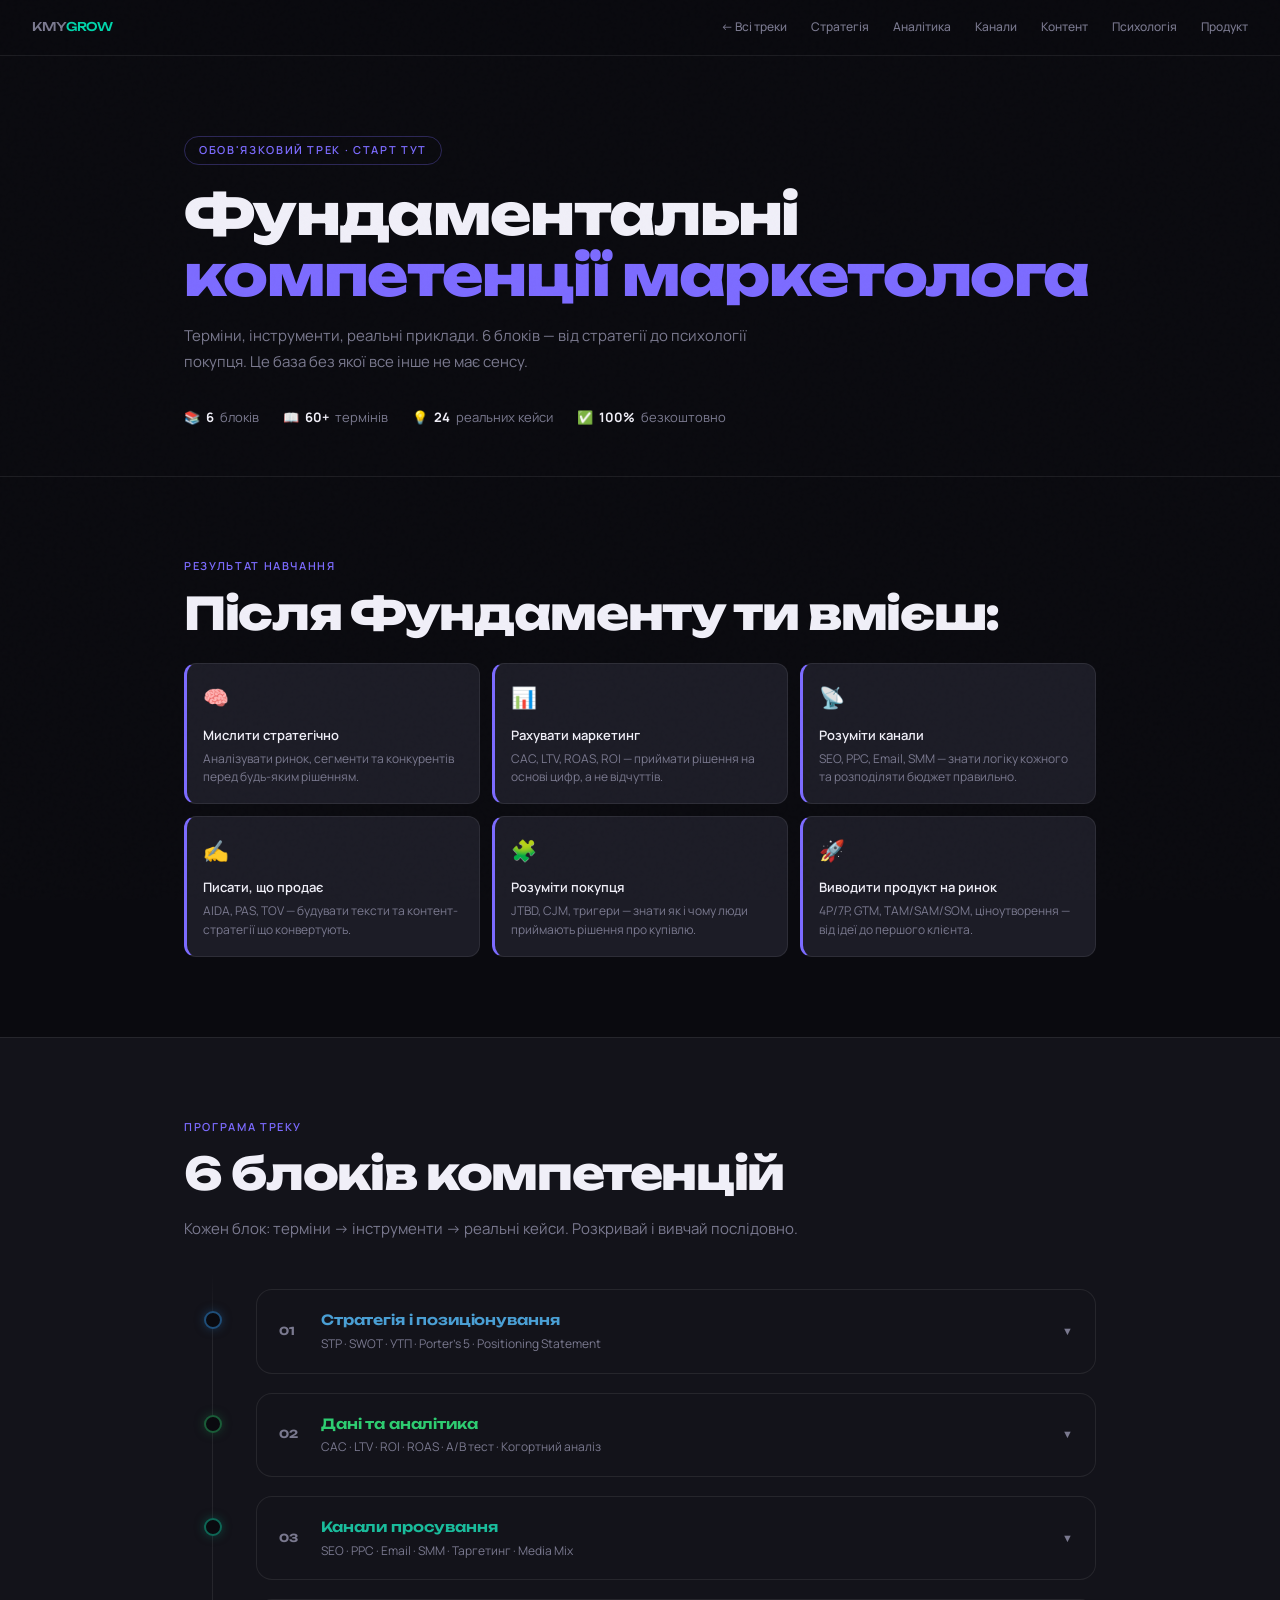
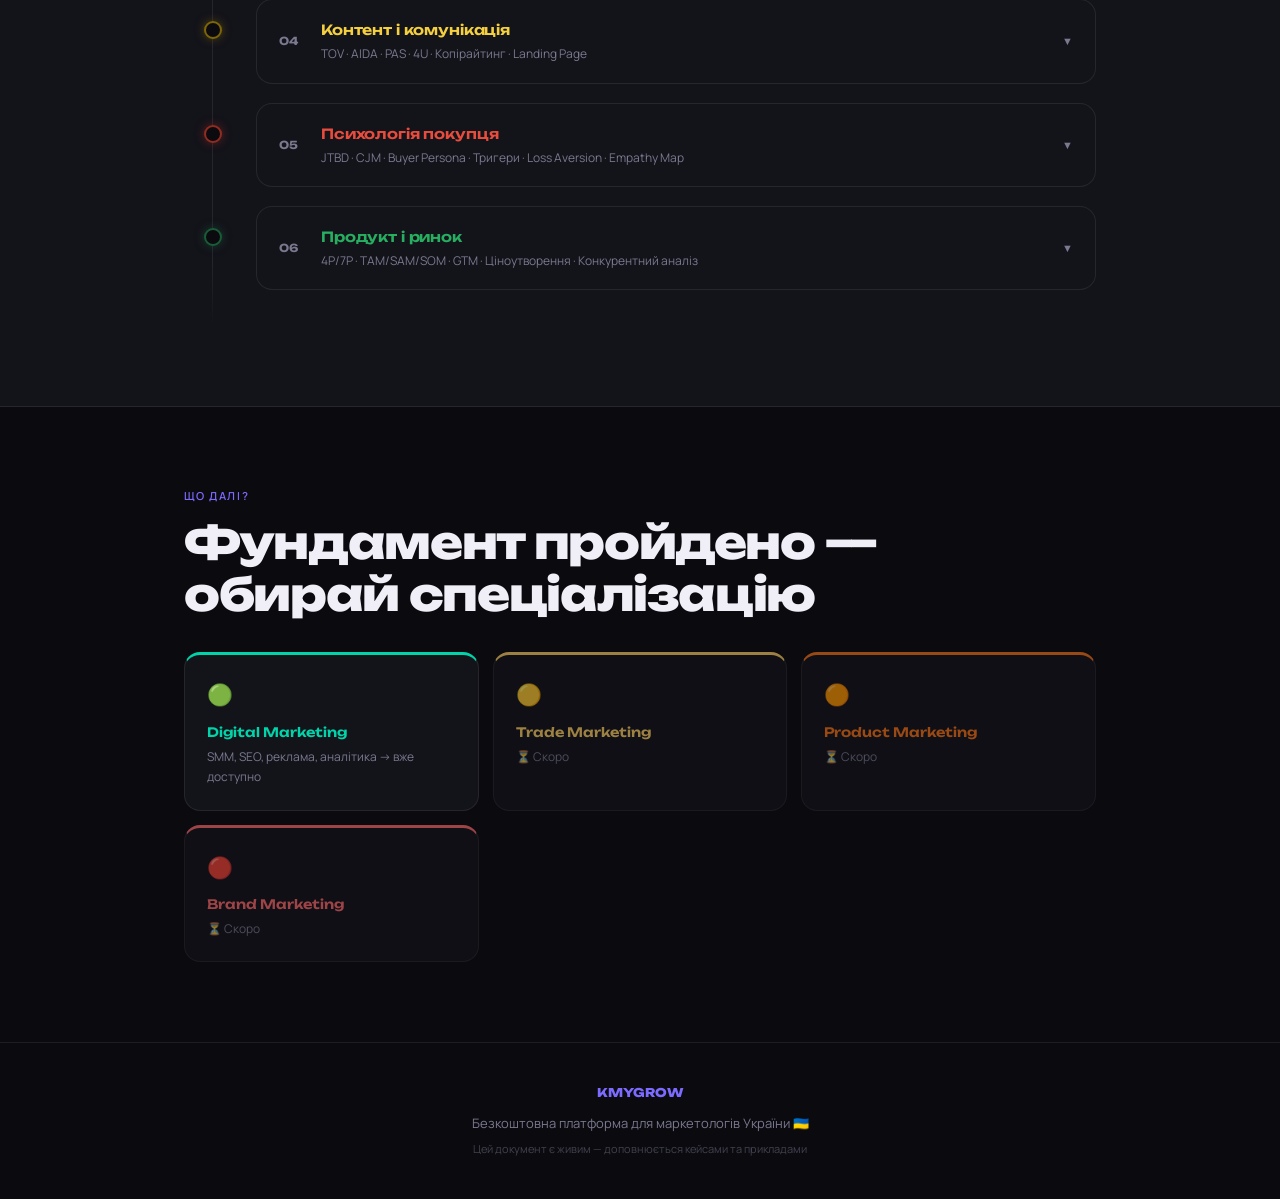
==== commit 626173e6: "Update foundation v2.html" ====
--- a/pages/foundation.html
+++ b/pages/foundation.html
@@ -3,7 +3,7 @@
 <head>
 <meta charset="UTF-8">
 <meta name="viewport" content="width=device-width, initial-scale=1.0">
-<title>Фундамент маркетингу | KMY GROW</title>
+<title>Фундаментальні компетенції маркетолога | KMY GROW</title>
 <link rel="stylesheet" href="../css/main.css">
 <link rel="stylesheet" href="../css/foundation.css">
 </head>
@@ -12,66 +12,41 @@
 <nav class="nav">
   <a href="../index.html" class="nav-logo">KMY<span>GROW</span></a>
   <a href="../index.html#tracks">← Всі треки</a>
-  <a href="#modules">Модулі</a>
-  <a href="#m1">Основи</a>
-  <a href="#m2">Психологія</a>
-  <a href="#m3">Ринок</a>
-  <a href="#m4">Аналітика</a>
-  <a href="#m5">Стратегія</a>
-  <a href="#m6">Бренд</a>
+  <a href="#m1">Стратегія</a>
+  <a href="#m2">Аналітика</a>
+  <a href="#m3">Канали</a>
+  <a href="#m4">Контент</a>
+  <a href="#m5">Психологія</a>
+  <a href="#m6">Продукт</a>
 </nav>
 
-<!-- PAGE HERO -->
+<!-- HERO -->
 <div class="page-hero">
 <div class="container">
   <div class="page-hero-tag">Обов'язковий трек · Старт тут</div>
-  <h1>Фундамент <em>маркетингу</em></h1>
-  <p class="desc" style="max-width:560px">Системна база без якої неможливо рухатись далі. Тут ти навчишся думати як маркетолог — стратегічно, аналітично, орієнтовано на клієнта.</p>
+  <h1>Фундаментальні<br><em>компетенції маркетолога</em></h1>
+  <p class="desc" style="max-width:600px">Терміни, інструменти, реальні приклади. 6 блоків — від стратегії до психології покупця. Це база без якої все інше не має сенсу.</p>
   <div class="page-hero-meta">
-    <div class="meta-item">📚 <strong>6</strong> модулів</div>
-    <div class="meta-item">⏱️ <strong>6–8</strong> тижнів</div>
-    <div class="meta-item">🎯 <strong>Beginner</strong> рівень</div>
+    <div class="meta-item">📚 <strong>6</strong> блоків</div>
+    <div class="meta-item">📖 <strong>60+</strong> термінів</div>
+    <div class="meta-item">💡 <strong>24</strong> реальних кейси</div>
     <div class="meta-item">✅ <strong>100%</strong> безкоштовно</div>
   </div>
 </div>
 </div>
 
-<!-- ЩО ТИ ОТРИМАЄШ -->
+<!-- РЕЗУЛЬТАТИ -->
 <section>
 <div class="container">
   <span class="label">Результат навчання</span>
-  <h2 class="title">Після Фундаменту<br>ти вмієш:</h2>
+  <h2 class="title">Після Фундаменту ти вмієш:</h2>
   <div class="outcomes-grid">
-    <div class="outcome-card">
-      <div class="outcome-icon">🧠</div>
-      <div class="outcome-title">Мислити стратегічно</div>
-      <div class="outcome-desc">Аналізувати ринок, конкурентів та аудиторію перед будь-яким рішенням.</div>
-    </div>
-    <div class="outcome-card">
-      <div class="outcome-icon">🎯</div>
-      <div class="outcome-title">Розуміти споживача</div>
-      <div class="outcome-desc">Будувати Buyer Persona, виявляти болі та мотивацію клієнтів.</div>
-    </div>
-    <div class="outcome-card">
-      <div class="outcome-icon">📊</div>
-      <div class="outcome-title">Працювати з даними</div>
-      <div class="outcome-desc">Ставити KPI, вимірювати результати та приймати рішення на основі цифр.</div>
-    </div>
-    <div class="outcome-card">
-      <div class="outcome-icon">🗺️</div>
-      <div class="outcome-title">Будувати стратегію</div>
-      <div class="outcome-desc">Від аналізу ситуації до чіткого плану дій з цілями та метриками.</div>
-    </div>
-    <div class="outcome-card">
-      <div class="outcome-icon">🏷️</div>
-      <div class="outcome-title">Позиціонувати бренд</div>
-      <div class="outcome-desc">Формулювати УТП, цінності та відмінності від конкурентів.</div>
-    </div>
-    <div class="outcome-card">
-      <div class="outcome-icon">🚀</div>
-      <div class="outcome-title">Готовий до спеціалізації</div>
-      <div class="outcome-desc">Фундамент відкриває шлях до Digital, Trade, Product або Brand треку.</div>
-    </div>
+    <div class="outcome-card anim"><div class="outcome-icon">🧠</div><div class="outcome-title">Мислити стратегічно</div><div class="outcome-desc">Аналізувати ринок, сегменти та конкурентів перед будь-яким рішенням.</div></div>
+    <div class="outcome-card anim"><div class="outcome-icon">📊</div><div class="outcome-title">Рахувати маркетинг</div><div class="outcome-desc">CAC, LTV, ROAS, ROI — приймати рішення на основі цифр, а не відчуттів.</div></div>
+    <div class="outcome-card anim"><div class="outcome-icon">📡</div><div class="outcome-title">Розуміти канали</div><div class="outcome-desc">SEO, PPC, Email, SMM — знати логіку кожного та розподіляти бюджет правильно.</div></div>
+    <div class="outcome-card anim"><div class="outcome-icon">✍️</div><div class="outcome-title">Писати, що продає</div><div class="outcome-desc">AIDA, PAS, TOV — будувати тексти та контент-стратегії що конвертують.</div></div>
+    <div class="outcome-card anim"><div class="outcome-icon">🧩</div><div class="outcome-title">Розуміти покупця</div><div class="outcome-desc">JTBD, CJM, тригери — знати як і чому люди приймають рішення про купівлю.</div></div>
+    <div class="outcome-card anim"><div class="outcome-icon">🚀</div><div class="outcome-title">Виводити продукт на ринок</div><div class="outcome-desc">4P/7P, GTM, TAM/SAM/SOM, ціноутворення — від ідеї до першого клієнта.</div></div>
   </div>
 </div>
 </section>
@@ -80,248 +55,406 @@
 <div class="section-dark" id="modules">
 <div class="container">
   <span class="label">Програма треку</span>
-  <h2 class="title">6 модулів фундаменту</h2>
-  <p class="desc">Кожен модуль будує на попередньому. Проходь послідовно.</p>
+  <h2 class="title">6 блоків компетенцій</h2>
+  <p class="desc">Кожен блок: терміни → інструменти → реальні кейси. Розкривай і вивчай послідовно.</p>
 
   <div class="roadmap">
 
-    <!-- МОДУЛЬ 1 -->
+    <!-- БЛОК 1 — СТРАТЕГІЯ -->
     <div class="roadmap-item module-item anim" id="m1">
-      <div class="roadmap-dot" style="color:var(--accent);box-shadow:0 0 10px rgba(124,107,255,0.5)"></div>
+      <div class="roadmap-dot" style="color:#1F4E79;box-shadow:0 0 10px rgba(31,78,121,0.6)"></div>
       <div class="accordion">
         <div class="accordion-header">
           <span class="module-num-badge">01</span>
           <div style="flex:1">
-            <div class="module-title-text" style="color:var(--accent)">Основи маркетингу</div>
-            <div class="module-subtitle">Що таке маркетинг · 4P · Маркетинг-мікс · Цінність</div>
-          </div>
-          <span class="module-weeks">Тиждень 1</span>
+            <div class="module-title-text" style="color:#4A9FD4">Стратегія і позиціонування</div>
+            <div class="module-subtitle">STP · SWOT · УТП · Porter's 5 · Positioning Statement</div>
+          </div>
           <span class="accordion-chevron">▼</span>
         </div>
         <div class="accordion-body">
           <div class="module-body-inner">
-            <p>Маркетинг — це не реклама. Це процес створення та донесення цінності до клієнта. Починаємо з базових концепцій які лежать в основі будь-якої маркетингової дії.</p>
+            <p>Це фундамент будь-якого маркетингового рішення. Без стратегії маркетолог «стріляє навмання» — витрачає бюджет без чіткого розуміння, кому, навіщо і чим продає.</p>
+
             <div class="topics">
-              <span class="tag">Що таке маркетинг</span>
-              <span class="tag">Цінність та обмін</span>
-              <span class="tag">4P: Product, Price, Place, Promotion</span>
-              <span class="tag">Маркетинг-мікс</span>
-              <span class="tag">B2B vs B2C</span>
-              <span class="tag">Воронка продажів</span>
-            </div>
-            <div class="schema" style="border-color:var(--accent)">
-              <div class="schema-title" style="color:var(--accent)">Концепція 4P</div>
+              <span class="tag">STP</span><span class="tag">УТП</span><span class="tag">SWOT</span>
+              <span class="tag">Porter's 5 сил</span><span class="tag">Brand Pyramid</span>
+              <span class="tag">Positioning Statement</span><span class="tag">Value Proposition</span>
+            </div>
+
+            <div class="schema" style="border-color:#4A9FD4">
+              <div class="schema-title" style="color:#4A9FD4">Терміни блоку</div>
+              <div class="term-grid">
+                <div class="term-row"><div class="term-name">STP</div><div class="term-def">Segmentation, Targeting, Positioning — тричастинна модель для визначення ринкового фокусу</div></div>
+                <div class="term-row"><div class="term-name">УТП</div><div class="term-def">Унікальна торгова пропозиція — чітка відповідь: чому обрати саме нас, а не конкурента</div></div>
+                <div class="term-row"><div class="term-name">SWOT</div><div class="term-def">Strengths, Weaknesses, Opportunities, Threats — аналіз сильних/слабких сторін і зовнішнього середовища</div></div>
+                <div class="term-row"><div class="term-name">Porter's 5</div><div class="term-def">П'ять сил — модель аналізу галузевої конкурентоспроможності</div></div>
+                <div class="term-row"><div class="term-name">Value Proposition</div><div class="term-def">Ціннісна пропозиція — опис вигоди для клієнта: що він отримує і чому це важливо</div></div>
+              </div>
+            </div>
+
+            <div class="schema" style="border-color:#4A9FD4">
+              <div class="schema-title" style="color:#4A9FD4">STP-аналіз — як реалізувати</div>
               <div class="formula-block">
-                <span class="formula">Product — що ти пропонуєш ринку</span>
-                <span class="formula">Price — скільки коштує і чому</span>
-                <span class="formula">Place — де та як доступний продукт</span>
-                <span class="formula">Promotion — як про нього дізнаються</span>
-              </div>
-            </div>
-            <div class="tip"><div class="tip-icon">💡</div><div class="tip-text">Маркетинг починається до створення продукту, не після. Спочатку розумієш ринок — потім робиш продукт під нього.</div></div>
+                <span class="formula">Segmentation — поділи ринок за демо-, психо-, поведінковими ознаками</span>
+                <span class="formula">Targeting — обери найпривабливіший сегмент (розмір, зростання, доступність)</span>
+                <span class="formula">Positioning — «Для [ЦА], [бренд] — це [категорія], яка [вигода], тому що [доказ]»</span>
+              </div>
+            </div>
+
+            <div class="schema" style="border-color:#4A9FD4">
+              <div class="schema-title" style="color:#4A9FD4">SWOT — матриця 2×2</div>
+              <div class="grid-2" style="gap:8px;margin-top:8px">
+                <div class="card-inner" style="border-color:rgba(0,212,170,0.3)"><div style="font-size:11px;font-weight:700;color:var(--green);margin-bottom:4px">S — Strengths</div><div style="font-size:11px;color:var(--muted)">Що ти робиш краще за інших?</div></div>
+                <div class="card-inner" style="border-color:rgba(255,107,107,0.3)"><div style="font-size:11px;font-weight:700;color:var(--red);margin-bottom:4px">W — Weaknesses</div><div style="font-size:11px;color:var(--muted)">Де ти програєш конкурентам?</div></div>
+                <div class="card-inner" style="border-color:rgba(255,209,102,0.3)"><div style="font-size:11px;font-weight:700;color:var(--yellow);margin-bottom:4px">O — Opportunities</div><div style="font-size:11px;color:var(--muted)">Які можливості є на ринку?</div></div>
+                <div class="card-inner" style="border-color:rgba(249,115,22,0.3)"><div style="font-size:11px;font-weight:700;color:var(--orange);margin-bottom:4px">T — Threats</div><div style="font-size:11px;color:var(--muted)">Що може зашкодити бізнесу?</div></div>
+              </div>
+            </div>
+
+            <div class="schema" style="border-color:#4A9FD4">
+              <div class="schema-title" style="color:#4A9FD4">П'ять сил Портера</div>
+              <div class="tip"><div class="tip-icon">1️⃣</div><div class="tip-text">Загроза нових гравців на ринку</div></div>
+              <div class="tip"><div class="tip-icon">2️⃣</div><div class="tip-text">Ринкова влада постачальників</div></div>
+              <div class="tip"><div class="tip-icon">3️⃣</div><div class="tip-text">Ринкова влада покупців</div></div>
+              <div class="tip"><div class="tip-icon">4️⃣</div><div class="tip-text">Загроза товарів-замінників</div></div>
+              <div class="tip"><div class="tip-icon">5️⃣</div><div class="tip-text">Інтенсивність конкуренції всередині галузі</div></div>
+            </div>
+
+            <div class="example-box">
+              <div class="example-title">Кейс: Apple — «Think Different»</div>
+              <div class="example-text">У 1997 р. Apple майже банкрут. Конкуренти говорять про технічні характеристики. Apple обирає сегмент «творчих бунтарів», позиція — не комп'ютер, а інструмент для тих, хто змінює світ. УТП: Простота + дизайн + статус, а не MHz і RAM. Результат: капіталізація виросла з $3 млрд до $3 трлн за 25 років.</div>
+            </div>
+            <div class="example-box">
+              <div class="example-title">Кейс: Notion vs Confluence — STP у дії</div>
+              <div class="example-text">Notion обирає стартапи та малий бізнес (гнучкість > інтеграція з enterprise). Позиціонування «усе в одному» vs Confluence «корпоративна вікі». Результат: Notion виріс до $10 млрд валюації без корпоративного відділу продажів.</div>
+            </div>
           </div>
         </div>
       </div>
     </div>
 
-    <!-- МОДУЛЬ 2 -->
+    <!-- БЛОК 2 — АНАЛІТИКА -->
     <div class="roadmap-item module-item anim" id="m2">
-      <div class="roadmap-dot" style="color:var(--green);box-shadow:0 0 10px rgba(0,212,170,0.5)"></div>
+      <div class="roadmap-dot" style="color:#1A5C38;box-shadow:0 0 10px rgba(26,92,56,0.6)"></div>
       <div class="accordion">
         <div class="accordion-header">
           <span class="module-num-badge">02</span>
           <div style="flex:1">
-            <div class="module-title-text" style="color:var(--green)">Психологія споживача</div>
-            <div class="module-subtitle">Buyer Persona · Мотивація · Болі · Шлях клієнта</div>
-          </div>
-          <span class="module-weeks">Тиждень 2</span>
+            <div class="module-title-text" style="color:#2ECC71">Дані та аналітика</div>
+            <div class="module-subtitle">CAC · LTV · ROI · ROAS · A/B тест · Когортний аналіз</div>
+          </div>
           <span class="accordion-chevron">▼</span>
         </div>
         <div class="accordion-body">
           <div class="module-body-inner">
-            <p>Найважливіший модуль фундаменту. Всі маркетингові рішення повинні базуватись на глибокому розумінні клієнта — його думок, емоцій та поведінки.</p>
+            <p>Маркетолог без даних — це інтуїт. Аналітика перетворює маркетинг з мистецтва на інженерію: ти знаєш, що працює, скільки це коштує і скільки приносить.</p>
+
             <div class="topics">
-              <span class="tag">Buyer Persona</span>
-              <span class="tag">Jobs to be Done</span>
-              <span class="tag">Болі та бажання</span>
-              <span class="tag">Шлях клієнта (CJM)</span>
-              <span class="tag">Тригери прийняття рішень</span>
-              <span class="tag">Соціальний доказ</span>
-            </div>
-            <div class="schema" style="border-color:var(--green)">
-              <div class="schema-title" style="color:var(--green)">Структура Buyer Persona</div>
-              <div class="grid-mini">
-                <div class="card-inner"><div style="font-size:11px;font-weight:600;color:var(--green);margin-bottom:4px">Демографія</div><div style="font-size:11px;color:var(--muted)">Вік, стать, місто, дохід, освіта</div></div>
-                <div class="card-inner"><div style="font-size:11px;font-weight:600;color:var(--green);margin-bottom:4px">Болі</div><div style="font-size:11px;color:var(--muted)">Що не дає спати вночі?</div></div>
-                <div class="card-inner"><div style="font-size:11px;font-weight:600;color:var(--green);margin-bottom:4px">Бажання</div><div style="font-size:11px;color:var(--muted)">Чого хоче досягти?</div></div>
-                <div class="card-inner"><div style="font-size:11px;font-weight:600;color:var(--green);margin-bottom:4px">Поведінка</div><div style="font-size:11px;color:var(--muted)">Де шукає інфо? Як купує?</div></div>
-              </div>
-            </div>
-            <div class="tip"><div class="tip-icon">💡</div><div class="tip-text"><strong>Jobs to be Done:</strong> люди не купують дриль — вони купують дірку в стіні. Фокусуйся на результаті, а не продукті.</div></div>
+              <span class="tag">CAC</span><span class="tag">LTV</span><span class="tag">ROI / ROMI</span>
+              <span class="tag">ROAS</span><span class="tag">CTR / CPC / CPL</span>
+              <span class="tag">CR</span><span class="tag">Churn Rate</span>
+              <span class="tag">NPS</span><span class="tag">A/B-тест</span><span class="tag">Когортний аналіз</span>
+            </div>
+
+            <div class="schema" style="border-color:#2ECC71">
+              <div class="schema-title" style="color:#2ECC71">Ключові формули</div>
+              <div class="formula-block">
+                <span class="formula">CAC = Витрати на маркетинг і продажі ÷ Кількість нових клієнтів</span>
+                <span class="formula">LTV = Середній чек × Частота покупок на рік × Роки</span>
+                <span class="formula">Золоте правило: LTV:CAC = 3:1 і вище → масштабуй</span>
+                <span class="formula">ROAS = Виручка з реклами ÷ Витрати на рекламу × 100%</span>
+                <span class="formula">ROI = (Дохід − Витрати) ÷ Витрати × 100%</span>
+                <span class="formula">CR = Цільові дії ÷ Відвідувачі × 100%</span>
+              </div>
+            </div>
+
+            <div class="schema" style="border-color:#2ECC71">
+              <div class="schema-title" style="color:#2ECC71">A/B-тест — як реалізувати правильно</div>
+              <div class="tip"><div class="tip-icon">1️⃣</div><div class="tip-text">Сформулюй гіпотезу: «Зміна заголовка підвищить CR»</div></div>
+              <div class="tip"><div class="tip-icon">2️⃣</div><div class="tip-text">Визнач метрику успіху (CR, CTR)</div></div>
+              <div class="tip"><div class="tip-icon">3️⃣</div><div class="tip-text">Розподіли трафік 50/50</div></div>
+              <div class="tip"><div class="tip-icon">4️⃣</div><div class="tip-text">Дочекайся 95% довірчого інтервалу. Мінімум — 1 000 відвідувачів на варіант</div></div>
+              <div class="tip"><div class="tip-icon">5️⃣</div><div class="tip-text"><strong>Тестуй тільки одну змінну за раз!</strong></div></div>
+            </div>
+
+            <div class="schema" style="border-color:#2ECC71">
+              <div class="schema-title" style="color:#2ECC71">NPS — Net Promoter Score</div>
+              <div class="tip"><div class="tip-icon">😍</div><div class="tip-text"><strong>9–10 — Промоутери:</strong> рекомендують активно</div></div>
+              <div class="tip"><div class="tip-icon">😐</div><div class="tip-text"><strong>7–8 — Нейтральні:</strong> задоволені, але не рекомендують</div></div>
+              <div class="tip"><div class="tip-icon">😤</div><div class="tip-text"><strong>0–6 — Критики:</strong> можуть шкодити репутації</div></div>
+              <div style="margin-top:10px"><span class="formula">NPS = % Промоутерів − % Критиків</span></div>
+            </div>
+
+            <div class="example-box">
+              <div class="example-title">Кейс: CAC vs LTV — рішення про масштабування</div>
+              <div class="example-text">Онлайн-школа англійської: CAC = 1 200 грн (Facebook), LTV = 4 800 грн (курс + продовження × 2 роки). Співвідношення LTV:CAC = 4:1 — зелене світло. Рішення: збільшили бюджет з 100 000 до 500 000 грн/місяць.</div>
+            </div>
+            <div class="example-box">
+              <div class="example-title">Кейс: A/B-тест заголовка лендингу</div>
+              <div class="example-text">Варіант A: «Вивчіть Excel за 30 днів» → CR = 2,1%. Варіант B: «Перестаньте витрачати 3 години на звіти — освойте Excel за місяць» → CR = 5,4%. Результат: +157% конверсії. Висновок: конкретна вигода б'є абстрактне твердження.</div>
+            </div>
           </div>
         </div>
       </div>
     </div>
 
-    <!-- МОДУЛЬ 3 -->
+    <!-- БЛОК 3 — КАНАЛИ -->
     <div class="roadmap-item module-item anim" id="m3">
-      <div class="roadmap-dot" style="color:var(--yellow);box-shadow:0 0 10px rgba(255,209,102,0.5)"></div>
+      <div class="roadmap-dot" style="color:#0E6655;box-shadow:0 0 10px rgba(14,102,85,0.6)"></div>
       <div class="accordion">
         <div class="accordion-header">
           <span class="module-num-badge">03</span>
           <div style="flex:1">
-            <div class="module-title-text" style="color:var(--yellow)">Ринок та конкуренти</div>
-            <div class="module-subtitle">Аналіз ринку · SWOT · Конкурентний аналіз · Ніша</div>
-          </div>
-          <span class="module-weeks">Тиждень 3</span>
+            <div class="module-title-text" style="color:#1ABC9C">Канали просування</div>
+            <div class="module-subtitle">SEO · PPC · Email · SMM · Таргетинг · Media Mix</div>
+          </div>
           <span class="accordion-chevron">▼</span>
         </div>
         <div class="accordion-body">
           <div class="module-body-inner">
-            <p>Перед тим як робити маркетинг — треба розуміти поле де ти граєш. Хто конкуренти, яка ситуація на ринку, де є можливості.</p>
+            <p>Маркетолог не зобов'язаний налаштовувати кожен канал самостійно — але повинен розуміти логіку, можливості та обмеження кожного, щоб правильно розподіляти бюджет і ставити задачі спеціалістам.</p>
+
             <div class="topics">
-              <span class="tag">Аналіз ринку</span>
-              <span class="tag">SWOT аналіз</span>
-              <span class="tag">Конкурентний аналіз</span>
-              <span class="tag">Пошук ніші</span>
-              <span class="tag">TAM / SAM / SOM</span>
-              <span class="tag">Benchmarking</span>
-            </div>
-            <div class="schema" style="border-color:var(--yellow)">
-              <div class="schema-title" style="color:var(--yellow)">SWOT аналіз</div>
-              <div class="grid-2" style="gap:8px;margin-top:6px">
-                <div class="card-inner" style="border-color:rgba(0,212,170,0.3)"><div style="font-size:11px;font-weight:600;color:var(--green);margin-bottom:4px">S — Strengths</div><div style="font-size:11px;color:var(--muted)">Що ти робиш краще за інших?</div></div>
-                <div class="card-inner" style="border-color:rgba(255,107,107,0.3)"><div style="font-size:11px;font-weight:600;color:var(--red);margin-bottom:4px">W — Weaknesses</div><div style="font-size:11px;color:var(--muted)">Де ти програєш конкурентам?</div></div>
-                <div class="card-inner" style="border-color:rgba(255,209,102,0.3)"><div style="font-size:11px;font-weight:600;color:var(--yellow);margin-bottom:4px">O — Opportunities</div><div style="font-size:11px;color:var(--muted)">Які можливості є на ринку?</div></div>
-                <div class="card-inner" style="border-color:rgba(249,115,22,0.3)"><div style="font-size:11px;font-weight:600;color:var(--orange);margin-bottom:4px">T — Threats</div><div style="font-size:11px;color:var(--muted)">Що може зашкодити бізнесу?</div></div>
-              </div>
+              <span class="tag">SEO</span><span class="tag">PPC / SEM</span><span class="tag">SMM</span>
+              <span class="tag">Таргетинг</span><span class="tag">Email-маркетинг</span>
+              <span class="tag">PR</span><span class="tag">Affiliate</span>
+              <span class="tag">Inbound / Outbound</span><span class="tag">Media Mix</span>
+              <span class="tag">Reach / Frequency / Impressions</span>
+            </div>
+
+            <div class="schema" style="border-color:#1ABC9C">
+              <div class="schema-title" style="color:#1ABC9C">Порівняння каналів</div>
+              <div class="channel-grid">
+                <div class="channel-card">
+                  <div class="channel-name">SEO</div>
+                  <div class="channel-desc">Органічний трафік без прямих витрат на клік. Результат — 3–6 місяців. Метрики: позиції, органічний трафік, DR.</div>
+                </div>
+                <div class="channel-card">
+                  <div class="channel-name">PPC (Google Ads)</div>
+                  <div class="channel-desc">Реклама людям що активно шукають прямо зараз. CTR норма 3–10%. Quality Score впливає на ціну кліку.</div>
+                </div>
+                <div class="channel-card">
+                  <div class="channel-name">Email-маркетинг</div>
+                  <div class="channel-desc">Найвищий ROI — $36 на $1 витрат. Open Rate норма 20–40%, CTR 2–5%. Unsubscribe &lt;0,5%.</div>
+                </div>
+                <div class="channel-card">
+                  <div class="channel-name">SMM / Таргетинг</div>
+                  <div class="channel-desc">SMM — органічне ведення. Таргетинг — платна реклама. ER Instagram норма 1–3%, 5%+ відмінно.</div>
+                </div>
+              </div>
+            </div>
+
+            <div class="schema" style="border-color:#1ABC9C">
+              <div class="schema-title" style="color:#1ABC9C">SEO vs PPC: коли що використовувати</div>
+              <div class="tip"><div class="tip-icon">🚀</div><div class="tip-text"><strong>Рік 1:</strong> 100% PPC — швидке тестування попиту, трафік з першого дня</div></div>
+              <div class="tip"><div class="tip-icon">⚖️</div><div class="tip-text"><strong>Рік 2:</strong> 50% PPC + 50% вкладень у контент/SEO — будуємо органіку паралельно</div></div>
+              <div class="tip"><div class="tip-icon">🌳</div><div class="tip-text"><strong>Рік 3+:</strong> SEO дає 60% трафіку безкоштовно, PPC — масштабування прибуткових кампаній</div></div>
+              <div class="tip"><div class="tip-icon">💡</div><div class="tip-text"><strong>Принцип:</strong> PPC — кран (вода одразу). SEO — насос (безкоштовно, але час потрібен)</div></div>
+            </div>
+
+            <div class="example-box">
+              <div class="example-title">Кейс: Media Mix для кав'ярні (бюджет 15 000 грн)</div>
+              <div class="example-text">Google My Business (безкоштовно): +80 відвідувачів органічно. Instagram таргетинг геотаргетинг 3 км (8 000 грн): +90 відвідувачів. Листівки в офісах поруч з QR-кодом (7 000 грн): +30 відвідувачів. Підсумок: 200 нових відвідувачів, CPV ≈ 75 грн.</div>
+            </div>
+            <div class="example-box">
+              <div class="example-title">Кейс: Як знизити CPL вдвічі</div>
+              <div class="example-text">CPL для онлайн-курсу = 400 грн, ціль — 200 грн. Крок 1: звузили аудиторію з «25–45, інтерес до освіти» до «28–38, переглядали конкурентів» → -30%. Крок 2: замінили статичний банер на відео-відгук 30 сек → -20%. Крок 3: посадкова сторінка під кожен сегмент → -25%. Результат: CPL = 190 грн.</div>
             </div>
           </div>
         </div>
       </div>
     </div>
 
-    <!-- МОДУЛЬ 4 -->
+    <!-- БЛОК 4 — КОНТЕНТ -->
     <div class="roadmap-item module-item anim" id="m4">
-      <div class="roadmap-dot" style="color:var(--red);box-shadow:0 0 10px rgba(255,107,107,0.5)"></div>
+      <div class="roadmap-dot" style="color:#7D6608;box-shadow:0 0 10px rgba(125,102,8,0.6)"></div>
       <div class="accordion">
         <div class="accordion-header">
           <span class="module-num-badge">04</span>
           <div style="flex:1">
-            <div class="module-title-text" style="color:var(--red)">Аналітика та дані</div>
-            <div class="module-subtitle">KPI · Метрики · A/B тести · Прийняття рішень</div>
-          </div>
-          <span class="module-weeks">Тиждень 4</span>
+            <div class="module-title-text" style="color:#F4D03F">Контент і комунікація</div>
+            <div class="module-subtitle">TOV · AIDA · PAS · 4U · Копірайтинг · Landing Page</div>
+          </div>
           <span class="accordion-chevron">▼</span>
         </div>
         <div class="accordion-body">
           <div class="module-body-inner">
-            <p>Маркетолог без аналітики — як водій без приладів. Навчишся ставити правильні питання до даних і приймати рішення на їх основі.</p>
+            <p>Маркетинг — це мова бренду. Навіть якщо є окремий копірайтер, маркетолог задає вектор: що говоримо, як говоримо, кому і навіщо. Контент будує довіру там, де реклама лише залучає увагу.</p>
+
             <div class="topics">
-              <span class="tag">KPI та метрики</span>
-              <span class="tag">Воронка конверсії</span>
-              <span class="tag">A/B тестування</span>
-              <span class="tag">ROI та ROAS</span>
-              <span class="tag">Google Analytics основи</span>
-              <span class="tag">Data-driven рішення</span>
-            </div>
-            <div class="schema" style="border-color:var(--red)">
-              <div class="schema-title" style="color:var(--red)">Ключові формули аналітика</div>
+              <span class="tag">Tone of Voice (TOV)</span><span class="tag">Копірайтинг</span>
+              <span class="tag">CTA</span><span class="tag">Сторітелінг</span><span class="tag">UGC</span>
+              <span class="tag">Контент-план</span><span class="tag">Messaging Hierarchy</span>
+              <span class="tag">Hook</span><span class="tag">Landing Page</span><span class="tag">SEO-copywriting</span>
+            </div>
+
+            <div class="schema" style="border-color:#F4D03F">
+              <div class="schema-title" style="color:#F4D03F">Формули копірайтингу</div>
+              <div class="tip"><div class="tip-icon">✍️</div><div class="tip-text"><strong>AIDA:</strong> Attention → Interest → Desire → Action. Класична формула для рекламних текстів.</div></div>
+              <div class="tip"><div class="tip-icon">🎯</div><div class="tip-text"><strong>PAS:</strong> Problem → Agitate (загострення болю) → Solution. Найефективніша для лідогенерації.</div></div>
+              <div class="tip"><div class="tip-icon">⚡</div><div class="tip-text"><strong>4U:</strong> Useful + Urgent + Unique + Ultra-specific. Формула для заголовків.</div></div>
+            </div>
+
+            <div class="schema" style="border-color:#F4D03F">
+              <div class="schema-title" style="color:#F4D03F">TOV — Tone of Voice</div>
+              <div class="tip"><div class="tip-icon">📋</div><div class="tip-text">Визнач 3–4 прикметники що описують характер бренду (наприклад: сміливий, людяний, прямий)</div></div>
+              <div class="tip"><div class="tip-icon">📝</div><div class="tip-text">Пропиши «ми так — ми не так»: «Ми говоримо просто — ми не вживаємо жаргон»</div></div>
+              <div class="tip"><div class="tip-icon">💡</div><div class="tip-text"><strong>Приклад:</strong> Monobank — розмовний, іронічний, без канцелярщини. ПриватБанк — офіційний, серйозний. Один ринок, два різні TOV.</div></div>
+            </div>
+
+            <div class="schema" style="border-color:#F4D03F">
+              <div class="schema-title" style="color:#F4D03F">Landing Page — структура що конвертує</div>
               <div class="formula-block">
-                <span class="formula">CTR = Кліки ÷ Покази × 100%</span>
-                <span class="formula">CR (конверсія) = Цільові дії ÷ Відвідувачі × 100%</span>
-                <span class="formula">CAC = Витрати на маркетинг ÷ Нові клієнти</span>
-                <span class="formula">LTV = Середній чек × Частота покупок × Термін</span>
-                <span class="formula">ROI = (Дохід − Витрати) ÷ Витрати × 100%</span>
-              </div>
-            </div>
-            <div class="tip"><div class="tip-icon">💡</div><div class="tip-text"><strong>Золоте правило:</strong> якщо LTV &gt; CAC — бізнес масштабується. Якщо CAC &gt; LTV — треба щось міняти.</div></div>
+                <span class="formula">1. Headline — що це і для кого</span>
+                <span class="formula">2. Subheadline — ключова вигода</span>
+                <span class="formula">3. Hero Image / Video</span>
+                <span class="formula">4. Benefits — 3–5 пунктів</span>
+                <span class="formula">5. Social Proof — відгуки, логотипи</span>
+                <span class="formula">6. CTA — кнопка дії</span>
+                <span class="formula">7. FAQ + повторний CTA</span>
+              </div>
+              <div style="margin-top:10px" class="tip"><div class="tip-icon">📊</div><div class="tip-text">Метрика: CR 2–5% для холодного трафіку, 10%+ для теплого. Тестуй в першу чергу: заголовок, CTA-кнопку, Hero Image.</div></div>
+            </div>
+
+            <div class="example-box">
+              <div class="example-title">Кейс: PAS-копірайтинг для email</div>
+              <div class="example-text">P: «Ви знову провели 4 години в Excel, а таблиця так і не сходиться?» A: «Щопонеділка — те саме. Колеги вже не чекають ваш звіт...» S: «Наш курс Excel Pro навчить вас зводити будь-яку таблицю за 20 хвилин.» CTA: «Почати безкоштовно →». Результат: Open Rate 41%, CTR 8,2% (проти 2,1% у попередній версії).</div>
+            </div>
+            <div class="example-box">
+              <div class="example-title">Кейс: UGC як інструмент довіри</div>
+              <div class="example-text">Бренд косметики запустив конкурс «Покажи свій ранковий ритуал». Результат: 1 200 постів з тегом бренду за 2 тижні. UGC використали в таргетованій рекламі замість студійних знімків. CTR UGC-оголошень = 4,7% vs 1,8% у студійних. ROAS зріс на 60%.</div>
+            </div>
           </div>
         </div>
       </div>
     </div>
 
-    <!-- МОДУЛЬ 5 -->
+    <!-- БЛОК 5 — ПСИХОЛОГІЯ -->
     <div class="roadmap-item module-item anim" id="m5">
-      <div class="roadmap-dot" style="color:var(--blue);box-shadow:0 0 10px rgba(6,182,212,0.5)"></div>
+      <div class="roadmap-dot" style="color:#922B21;box-shadow:0 0 10px rgba(146,43,33,0.6)"></div>
       <div class="accordion">
         <div class="accordion-header">
           <span class="module-num-badge">05</span>
           <div style="flex:1">
-            <div class="module-title-text" style="color:var(--blue)">Стратегічне планування</div>
-            <div class="module-subtitle">S.M.A.R.T. · Маркетинг-план · Бюджет · Канали</div>
-          </div>
-          <span class="module-weeks">Тиждень 5</span>
+            <div class="module-title-text" style="color:#E74C3C">Психологія покупця</div>
+            <div class="module-subtitle">JTBD · CJM · Buyer Persona · Тригери · Loss Aversion · Empathy Map</div>
+          </div>
           <span class="accordion-chevron">▼</span>
         </div>
         <div class="accordion-body">
           <div class="module-body-inner">
-            <p>Як перетворити ціль "хочу більше продажів" на чіткий план з кроками, бюджетом і дедлайнами. Стратегія — це вибір що робити І що не робити.</p>
+            <p>Найкращий маркетинг не відчувається як маркетинг — він відчувається як правильна відповідь на правильне питання в правильний момент. Це стає можливим тільки якщо ти розумієш, як мислить покупець.</p>
+
             <div class="topics">
-              <span class="tag">S.M.A.R.T. цілі</span>
-              <span class="tag">Маркетинг-план</span>
-              <span class="tag">Вибір каналів</span>
-              <span class="tag">Розподіл бюджету</span>
-              <span class="tag">OKR фреймворк</span>
-              <span class="tag">Контент-план</span>
-            </div>
-            <div class="schema" style="border-color:var(--blue)">
-              <div class="schema-title" style="color:var(--blue)">Структура маркетинг-плану</div>
+              <span class="tag">JTBD</span><span class="tag">CJM</span><span class="tag">Buyer Persona</span>
+              <span class="tag">Pain Points</span><span class="tag">Соціальний доказ</span>
+              <span class="tag">Дефіцит (Scarcity)</span><span class="tag">Авторитет</span>
+              <span class="tag">Loss Aversion</span><span class="tag">Anchoring</span><span class="tag">Empathy Map</span>
+            </div>
+
+            <div class="schema" style="border-color:#E74C3C">
+              <div class="schema-title" style="color:#E74C3C">JTBD — Jobs To Be Done</div>
+              <div class="tip"><div class="tip-icon">🔨</div><div class="tip-text">Люди не купують дриль — вони купують дірку в стіні. Рекламуй результат, а не продукт.</div></div>
+              <div class="tip"><div class="tip-icon">🔍</div><div class="tip-text"><strong>Три види роботи:</strong> Функціональна (що зробить), Соціальна (як виглядатиму), Емоційна (що відчую)</div></div>
+              <div class="tip"><div class="tip-icon">🎧</div><div class="tip-text"><strong>Приклад:</strong> Дорогі навушники — функція: слухати музику. Соціальна: виглядати просунутим. Емоційна: «мій острів тиші в будь-якому місці».</div></div>
+            </div>
+
+            <div class="schema" style="border-color:#E74C3C">
+              <div class="schema-title" style="color:#E74C3C">5 психологічних тригерів</div>
+              <div class="tip"><div class="tip-icon">👥</div><div class="tip-text"><strong>Соціальний доказ:</strong> «4 300 учнів вже пройшли курс» — орієнтація на вибір інших при невизначеності</div></div>
+              <div class="tip"><div class="tip-icon">⏳</div><div class="tip-text"><strong>Дефіцит:</strong> «Залишилось 3 місця за цією ціною» — підвищує терміновість рішення</div></div>
+              <div class="tip"><div class="tip-icon">🏆</div><div class="tip-text"><strong>Авторитет:</strong> «Рекомендовано лікарями» або партнерство з відомим експертом</div></div>
+              <div class="tip"><div class="tip-icon">🎁</div><div class="tip-text"><strong>Взаємність:</strong> дай безкоштовно (чеклист, консультація) → клієнт відчуває потребу відповісти купівлею</div></div>
+              <div class="tip"><div class="tip-icon">😨</div><div class="tip-text"><strong>Loss Aversion:</strong> «Не втратьте знижку 40%» працює сильніше, ніж «Зекономте 40%»</div></div>
+            </div>
+
+            <div class="schema" style="border-color:#E74C3C">
+              <div class="schema-title" style="color:#E74C3C">CJM — етапи шляху клієнта</div>
               <div class="formula-block">
-                <span class="formula">1. Аналіз ситуації (де ми зараз?)</span>
-                <span class="formula">2. Цілі (де хочемо бути?)</span>
-                <span class="formula">3. Стратегія (як туди дістатись?)</span>
-                <span class="formula">4. Тактика (конкретні дії та канали)</span>
-                <span class="formula">5. Бюджет (скільки це коштує?)</span>
-                <span class="formula">6. KPI (як вимірюємо успіх?)</span>
-              </div>
+                <span class="formula">1. Awareness — дізнається про бренд</span>
+                <span class="formula">2. Consideration — порівнює варіанти</span>
+                <span class="formula">3. Purchase — купує</span>
+                <span class="formula">4. Onboarding — починає використовувати</span>
+                <span class="formula">5. Retention — повертається</span>
+                <span class="formula">6. Advocacy — рекомендує іншим</span>
+              </div>
+            </div>
+
+            <div class="example-box">
+              <div class="example-title">Кейс: Loss Aversion в email-темах</div>
+              <div class="example-text">Версія A: «Отримайте знижку 500 грн на наступне замовлення» → Open Rate 18%. Версія B: «Ваша знижка 500 грн закінчується через 24 години» → Open Rate 31%. Висновок: формулюй пропозицію як «не втрать», а не «отримай».</div>
+            </div>
+            <div class="example-box">
+              <div class="example-title">Кейс: Тригер дефіциту — Booking.com</div>
+              <div class="example-text">«Цей готель переглядають 8 людей прямо зараз» + «Залишився 1 номер за цією ціною» + «Востаннє бронювали 2 години тому». Ефект: конверсія зростає на 15–30% завдяки поєднанню соціального доказу + дефіциту + терміновості. Важливо: тригери мають бути правдивими, інакше — втрата довіри.</div>
             </div>
           </div>
         </div>
       </div>
     </div>
 
-    <!-- МОДУЛЬ 6 -->
+    <!-- БЛОК 6 — ПРОДУКТ -->
     <div class="roadmap-item module-item anim" id="m6">
-      <div class="roadmap-dot" style="color:var(--orange);box-shadow:0 0 10px rgba(249,115,22,0.5)"></div>
+      <div class="roadmap-dot" style="color:#1A5C38;box-shadow:0 0 10px rgba(26,92,56,0.6)"></div>
       <div class="accordion">
         <div class="accordion-header">
           <span class="module-num-badge">06</span>
           <div style="flex:1">
-            <div class="module-title-text" style="color:var(--orange)">Бренд та позиціонування</div>
-            <div class="module-subtitle">УТП · Бренд-платформа · TOV · Позиціонування</div>
-          </div>
-          <span class="module-weeks">Тиждень 6</span>
+            <div class="module-title-text" style="color:#27AE60">Продукт і ринок</div>
+            <div class="module-subtitle">4P/7P · TAM/SAM/SOM · GTM · Ціноутворення · Конкурентний аналіз</div>
+          </div>
           <span class="accordion-chevron">▼</span>
         </div>
         <div class="accordion-body">
           <div class="module-body-inner">
-            <p>Бренд — це не логотип. Це обіцянка яку ти даєш клієнту і те що він думає про тебе коли тебе немає поруч. Навчишся будувати чітке позиціонування.</p>
+            <p>Маркетолог, який не розуміє продукт і ринок — декоратор. Найкращий маркетинг народжується з глибокого розуміння того, що продається, кому і за яку ціну.</p>
+
             <div class="topics">
-              <span class="tag">Що таке бренд</span>
-              <span class="tag">УТП (Унікальна торгова пропозиція)</span>
-              <span class="tag">Бренд-платформа</span>
-              <span class="tag">Позиціонування</span>
-              <span class="tag">TOV (Tone of Voice)</span>
-              <span class="tag">Місія та цінності</span>
-            </div>
-            <div class="schema" style="border-color:var(--orange)">
-              <div class="schema-title" style="color:var(--orange)">Формула УТП</div>
+              <span class="tag">4P / 7P</span><span class="tag">TAM / SAM / SOM</span>
+              <span class="tag">PMF</span><span class="tag">Unit Economics</span>
+              <span class="tag">Pricing Strategy</span><span class="tag">Competitive Analysis</span>
+              <span class="tag">Go-to-Market (GTM)</span><span class="tag">Chasm (Прірва Мура)</span>
+            </div>
+
+            <div class="schema" style="border-color:#27AE60">
+              <div class="schema-title" style="color:#27AE60">Маркетинг-мікс 4P/7P</div>
+              <div class="tip"><div class="tip-icon">📦</div><div class="tip-text"><strong>Product:</strong> Що продаємо? Характеристики, упаковка, асортимент, гарантії, сервіс</div></div>
+              <div class="tip"><div class="tip-icon">💰</div><div class="tip-text"><strong>Price:</strong> За скільки? Преміум, середній ринок, penetration, freemium, підписка</div></div>
+              <div class="tip"><div class="tip-icon">📍</div><div class="tip-text"><strong>Place:</strong> Де продаємо? Сайт, маркетплейси, офлайн, дилери, прямі продажі</div></div>
+              <div class="tip"><div class="tip-icon">📢</div><div class="tip-text"><strong>Promotion:</strong> Як просуваємо? (Блок 3 — весь про це)</div></div>
+              <div class="tip"><div class="tip-icon">➕</div><div class="tip-text"><strong>+3P для послуг:</strong> People (хто надає), Process (як відбувається), Physical Evidence (що підтверджує якість)</div></div>
+            </div>
+
+            <div class="schema" style="border-color:#27AE60">
+              <div class="schema-title" style="color:#27AE60">Стратегії ціноутворення</div>
+              <div class="tip"><div class="tip-icon">🔢</div><div class="tip-text"><strong>Cost-plus:</strong> Собівартість + маржа. Проста, але не враховує цінність для клієнта</div></div>
+              <div class="tip"><div class="tip-icon">💎</div><div class="tip-text"><strong>Value-based:</strong> Ціна = сприйнята цінність. Найприбутковіша модель</div></div>
+              <div class="tip"><div class="tip-icon">⚔️</div><div class="tip-text"><strong>Competitive:</strong> Орієнтир на ціни конкурентів ± відступ</div></div>
+              <div class="tip"><div class="tip-icon">🚀</div><div class="tip-text"><strong>Penetration:</strong> Низька стартова ціна для швидкого захоплення ринку, потім підвищення</div></div>
+              <div class="tip"><div class="tip-icon">🎁</div><div class="tip-text"><strong>Freemium:</strong> Базовий продукт безкоштовно + платні функції (Spotify, Notion, Zoom)</div></div>
+              <div class="tip"><div class="tip-icon">⚓</div><div class="tip-text"><strong>Anchoring:</strong> Показати найдорожчий пакет першим — середній здається вигідним</div></div>
+            </div>
+
+            <div class="schema" style="border-color:#27AE60">
+              <div class="schema-title" style="color:#27AE60">GTM — компоненти стратегії виходу на ринок</div>
               <div class="formula-block">
-                <span class="formula">УТП = [Продукт] + [для кого] + [яку проблему вирішує] + [чим відрізняється]</span>
-              </div>
-              <div class="tip" style="margin-top:10px"><div class="tip-icon">📝</div><div class="tip-text"><strong>Приклад:</strong> "Онлайн-курс маркетингу для власників малого бізнесу, які хочуть самостійно просувати бренд без агентств і зайвих витрат."</div></div>
-            </div>
-            <div class="schema" style="border-color:var(--orange)">
-              <div class="schema-title" style="color:var(--orange)">Бренд-платформа</div>
-              <div class="grid-mini">
-                <div class="card-inner"><div style="font-size:11px;font-weight:600;color:var(--orange);margin-bottom:4px">Місія</div><div style="font-size:11px;color:var(--muted)">Навіщо ми існуємо?</div></div>
-                <div class="card-inner"><div style="font-size:11px;font-weight:600;color:var(--orange);margin-bottom:4px">Цінності</div><div style="font-size:11px;color:var(--muted)">У що ми віримо?</div></div>
-                <div class="card-inner"><div style="font-size:11px;font-weight:600;color:var(--orange);margin-bottom:4px">Характер</div><div style="font-size:11px;color:var(--muted)">Яка наша особистість?</div></div>
-                <div class="card-inner"><div style="font-size:11px;font-weight:600;color:var(--orange);margin-bottom:4px">Обіцянка</div><div style="font-size:11px;color:var(--muted)">Що ми гарантуємо клієнту?</div></div>
-              </div>
-            </div>
-            <div class="tip"><div class="tip-icon">🎉</div><div class="tip-text"><strong>Вітаємо!</strong> Після цього модуля Фундамент пройдено. Обирай трек: <a href="smm-course.html" style="color:var(--green)">Digital Marketing →</a></div></div>
+                <span class="formula">1. Хто купує — ICP (ідеальний портрет клієнта)</span>
+                <span class="formula">2. Що говоримо — Messaging</span>
+                <span class="formula">3. Як дістаємось — канали і тактики</span>
+                <span class="formula">4. Скільки коштує — ціна і модель монетизації</span>
+                <span class="formula">5. Як вимірюємо — метрики і цілі</span>
+              </div>
+            </div>
+
+            <div class="example-box">
+              <div class="example-title">Кейс: Value-based pricing для консалтингу</div>
+              <div class="example-text">Консультант витрачає 10 годин на стратегію. Cost-plus: 10 год × 1 500 грн = 15 000 грн. Але стратегія допоможе клієнту заробити +500 000 грн/рік. Value-based: ціна = 10% від результату = 50 000 грн за той самий обсяг роботи. Висновок: той самий час, у 3,3 рази більше виручки.</div>
+            </div>
+            <div class="example-box">
+              <div class="example-title">Кейс: GTM для мобільного додатку</div>
+              <div class="example-text">ICP: фрілансери 22–35 років, що забувають трекати час. Messaging: «Перестань забувати про гроші — трекай час за 2 кліки». Канали: Reddit, Product Hunt, Upwork-блогери. Ціна: freemium (до 3 проєктів) + $9/місяць. Метрика: 1 000 активних за 30 днів. Результат: 1 400 реєстрацій у перший тиждень.</div>
+            </div>
           </div>
         </div>
       </div>
@@ -336,12 +469,11 @@
 <div class="container">
   <span class="label">Що далі?</span>
   <h2 class="title">Фундамент пройдено —<br>обирай спеціалізацію</h2>
-  <p class="desc">Тепер у тебе є база для будь-якого напрямку маркетингу.</p>
   <div class="grid-auto" style="margin-top:2rem">
     <a href="smm-course.html" class="card" style="padding:22px;text-decoration:none;color:var(--text);border-top:3px solid var(--green)">
       <div style="font-size:1.3rem;margin-bottom:8px">🟢</div>
       <div style="font-family:var(--font-display);font-size:13px;font-weight:600;margin-bottom:4px;color:var(--green)">Digital Marketing</div>
-      <div style="font-size:12px;color:var(--muted)">SMM, SEO, реклама, аналітика</div>
+      <div style="font-size:12px;color:var(--muted)">SMM, SEO, реклама, аналітика → вже доступно</div>
     </a>
     <div class="card" style="padding:22px;border-top:3px solid var(--yellow);opacity:0.6">
       <div style="font-size:1.3rem;margin-bottom:8px">🟡</div>
@@ -365,6 +497,7 @@
 <footer>
   <a href="../index.html" class="footer-logo">KMYGROW</a>
   <p>Безкоштовна платформа для маркетологів України 🇺🇦</p>
+  <p style="margin-top:6px;font-size:11px;opacity:0.5">Цей документ є живим — доповнюється кейсами та прикладами</p>
 </footer>
 
 <script src="../js/main.js"></script>
